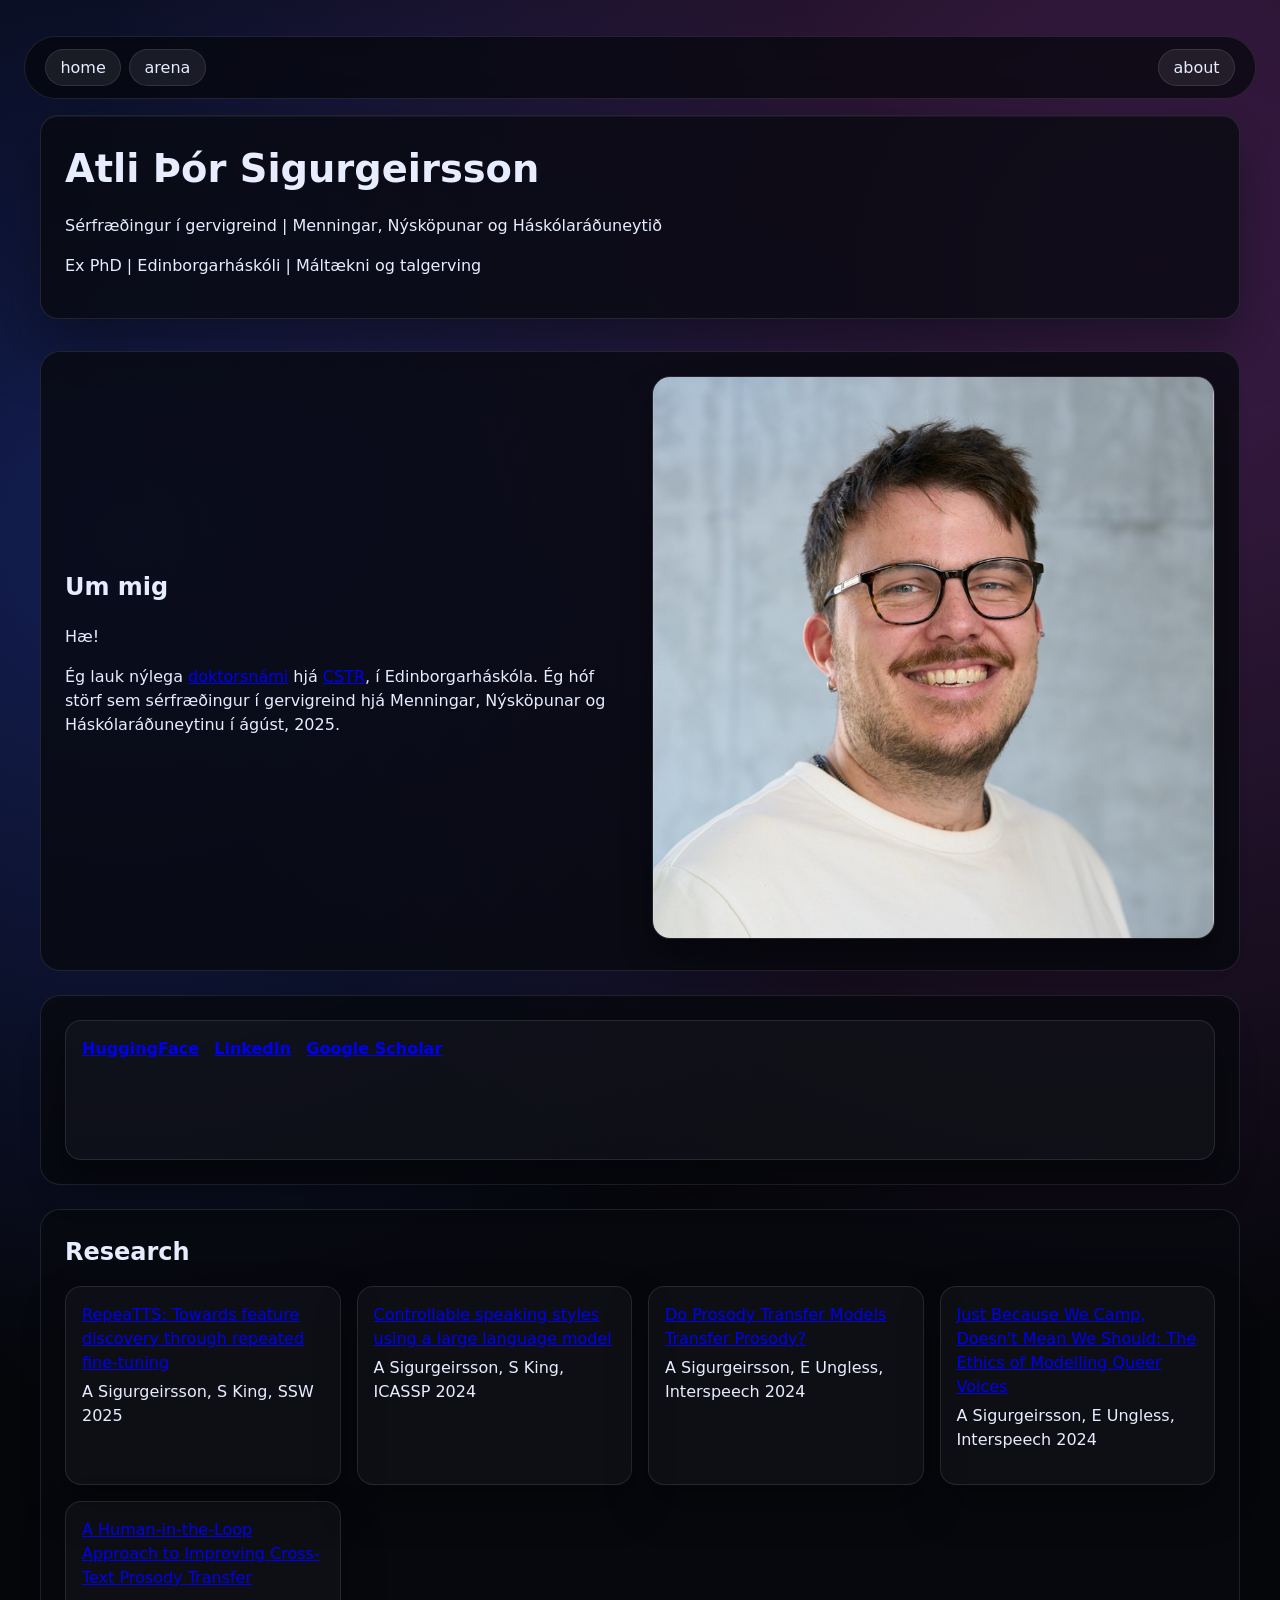
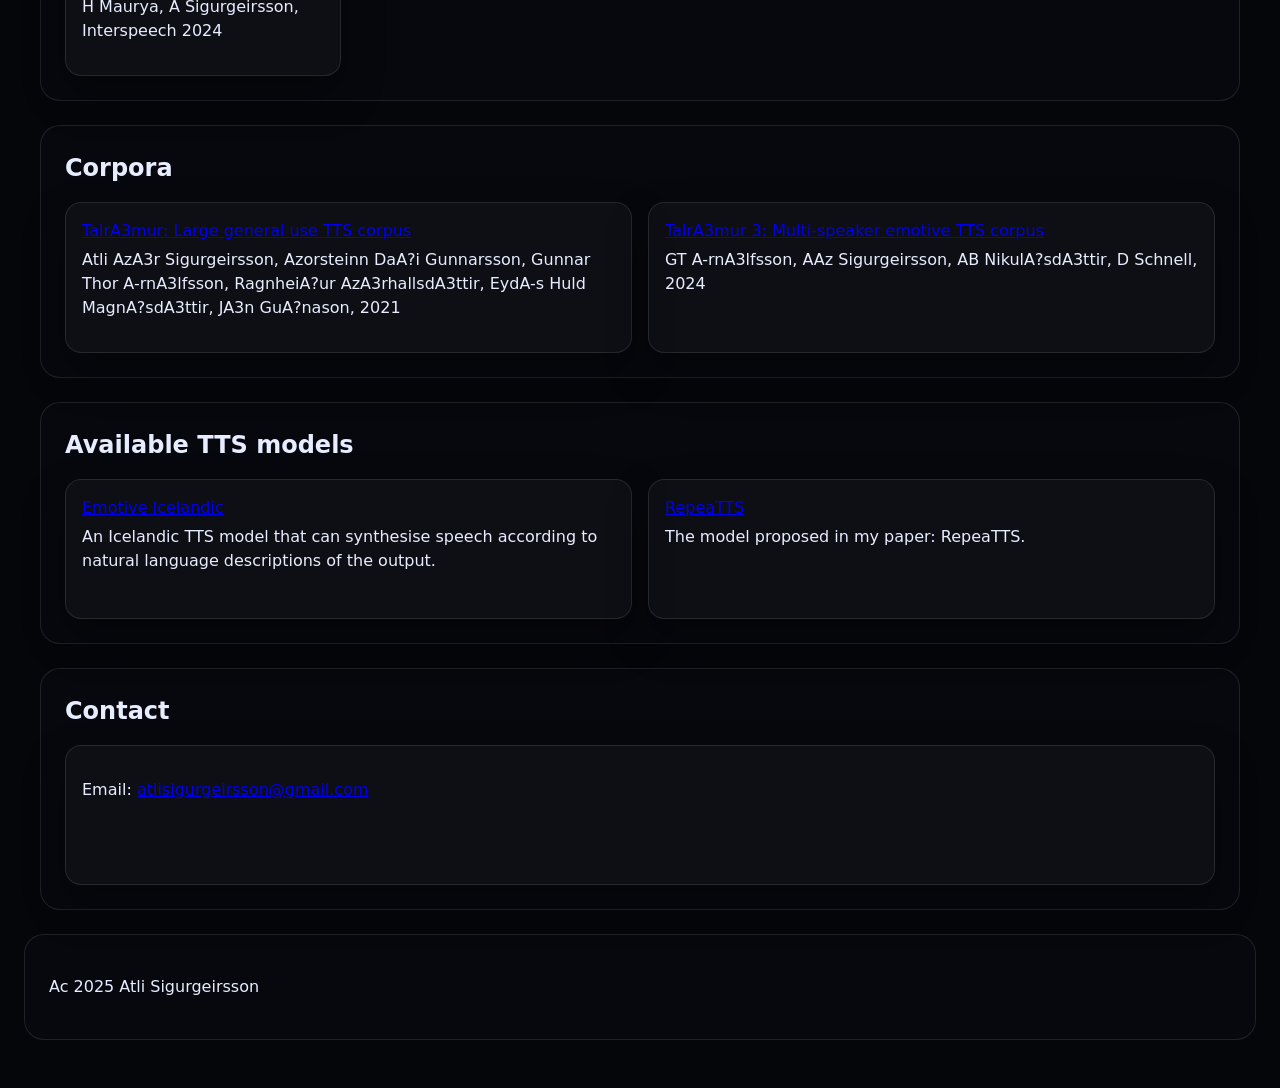
==== about.html @ 0a24b41d "added more stuff" ====
<!DOCTYPE html>
<html lang="en">
<head>
  <meta charset="UTF-8" />
  <meta name="viewport" content="width=device-width, initial-scale=1" />
  <title>Atli Þór Sigurgeirsson</title>
  <link rel="stylesheet" href="styles.css" />
</head>
<body>
  <nav class="top-nav" aria-label="Site navigation">
    <a href="home.html">home</a>
    <a href="arena.html">arena</a>
    <a href="about.html">about</a>
  </nav>
  <header class="site-header">
    <div class="header-content">
      <h1>Atli Þór Sigurgeirsson</h1>
      <p>Sérfræðingur í gervigreind | Menningar, Nýsköpunar og Háskólaráðuneytið</p>
      <p>Ex PhD | Edinborgarháskóli | Máltækni og talgerving</p>
    </div>
  </header>
  <main>
    <section class="summary-section about-hero">
      <div class="about-hero-grid">
        <div class="about-hero-text">
          <h2>Um mig</h2>
          <p>
      Hæ! 
    </p>
    <p>
      Ég lauk nýlega <a href="https://people.inf.ed.ac.uk/Atli_Sigurgeirsson.html">doktorsnámi</a> hjá <a href='https://www.cstr.ed.ac.uk/'>CSTR</a>, í Edinborgarháskóla.
      Ég hóf störf sem sérfræðingur í gervigreind hjá Menningar, Nýsköpunar og Háskólaráðuneytinu í ágúst, 2025.
    </p>
        </div>
        <div class="about-hero-media">
          <img src="assets/images/profile.jpg" alt="Atli Thor Sigurgeirsson">
        </div>
      </div>
    </section>

    <section class="summary-section">
      <div class="about-card-grid">
        <article class="about-card">
          <a href="https://huggingface.co/atlithor" style="font-weight: bold; margin-right:10px">HuggingFace</a>
          <a href="https://www.linkedin.com/in/atlisig" style="font-weight: bold; margin-right:10px">LinkedIn</a>
          <a href="https://scholar.google.com/citations?user=AtliSig&hl=en" style="font-weight: bold; margin-right:10px">Google Scholar</a>
        </article>
      </div>
    </section>

    <section class="summary-section">
      <div class="summary-header">
        <h2>Research</h2>
      </div>
      <div class="about-card-grid">
        <article class="about-card">
          <a href="https://atlisig.github.io/SSW_supp_material/index.html">RepeaTTS: Towards feature discovery through repeated fine-tuning</a>
          <p style="margin-top:5px;">A Sigurgeirsson, S King, SSW 2025</p>
        </article>
        <article class="about-card">
          <a href="https://scholar.google.com/citations?view_op=view_citation&hl=en&user=sf8DVlIAAAAJ&citation_for_view=sf8DVlIAAAAJ:0EnyYjriUFMC">Controllable speaking styles using a large language model</a>
          <p style="margin-top:5px;">A Sigurgeirsson, S King, ICASSP 2024</p>
        </article>
        <article class="about-card">
          <a href="https://scholar.google.com/citations?view_op=view_citation&hl=en&user=sf8DVlIAAAAJ&citation_for_view=sf8DVlIAAAAJ:UebtZRa9Y70C">Do Prosody Transfer Models Transfer Prosody?</a>
          <p style="margin-top:5px;">A Sigurgeirsson, E Ungless, Interspeech 2024</p>
        </article>
        <article class="about-card">
          <a href="https://scholar.google.com/citations?view_op=view_citation&hl=en&user=sf8DVlIAAAAJ&citation_for_view=sf8DVlIAAAAJ:8k81kl-MbHgC">Just Because We Camp, Doesn't Mean We Should: The Ethics of Modelling Queer Voices</a>
          <p style="margin-top:5px;">A Sigurgeirsson, E Ungless, Interspeech 2024</p>
        </article>
        <article class="about-card">
          <a href="https://scholar.google.com/citations?view_op=view_citation&hl=en&user=sf8DVlIAAAAJ&citation_for_view=sf8DVlIAAAAJ:5nxA0vEk-isC">A Human-in-the-Loop Approach to Improving Cross-Text Prosody Transfer</a>
          <p style="margin-top:5px;">H Maurya, A Sigurgeirsson, Interspeech 2024</p>
        </article>
      </div>
    </section>

    <section class="summary-section">
      <div class="summary-header">
        <h2>Corpora</h2>
      </div>
      <div class="about-card-grid">
        <article class="about-card">
          <a href="https://scholar.google.com/citations?view_op=view_citation&hl=en&user=sf8DVlIAAAAJ&citation_for_view=sf8DVlIAAAAJ:W7OEmFMy1HYC">TalrA3mur: Large general use TTS corpus</a>
          <p style="margin-top:5px;">Atli AzA3r Sigurgeirsson, Azorsteinn DaA?i Gunnarsson, Gunnar Thor A-rnA3lfsson, RagnheiA?ur AzA3rhallsdA3ttir, EydA-s Huld MagnA?sdA3ttir, JA3n GuA?nason, 2021</p>
        </article>
        <article class="about-card">
          <a href="https://scholar.google.com/citations?view_op=view_citation&hl=en&user=sf8DVlIAAAAJ&citation_for_view=sf8DVlIAAAAJ:MXK_kJrjxJIC">TalrA3mur 3: Multi-speaker emotive TTS corpus</a>
          <p style="margin-top:5px;">GT A-rnA3lfsson, AAz Sigurgeirsson, AB NikulA?sdA3ttir, D Schnell, 2024</p>
        </article>
      </div>
    </section>

    <section class="summary-section">
      <div class="summary-header">
        <h2>Available TTS models</h2>
      </div>
      <div class="about-card-grid">
        <article class="about-card">
          <a href="https://huggingface.co/atlithor/EmotiveIcelandic">Emotive Icelandic</a>
          <p style="margin-top:5px;">An Icelandic TTS model that can synthesise speech according to natural language descriptions of the output.</p>
        </article>
        <article class="about-card">
          <a href="https://huggingface.co/atlithor/RepeaTTS-level-3">RepeaTTS</a>
          <p style="margin-top:5px;">The model proposed in my paper: RepeaTTS.</p>
        </article>
      </div>
    </section>

    <section class="summary-section">
      <div class="summary-header">
        <h2>Contact</h2>
      </div>
      <div class="about-card-grid">
        <article class="about-card">
          <p>Email: <a href="mailto:atlisigurgeirsson@gmail.com">atlisigurgeirsson@gmail.com</a></p>
        </article>
      </div>
    </section>
  </main>
  <footer class="summary-section">
    <p>Ac 2025 Atli Sigurgeirsson</p>
  </footer>
</body>
</html>
---- styles.css ----
:root {
  color-scheme: light dark;
  font-family: "Inter", system-ui, -apple-system, BlinkMacSystemFont, "Segoe UI",
    sans-serif;
  line-height: 1.5;
  font-weight: 400;
  background-color: #0f1117;
  color: #e7ecff;
  --accent: #6cf0c2;
  --border: rgba(255, 255, 255, 0.1);
  --card-bg: rgba(15, 17, 23, 0.85);
  --content-width: 1200px;
}

*,
*::before,
*::after {
  box-sizing: border-box;
}

body {
  margin: 0;
  min-height: 100vh;
  background:
    radial-gradient(circle at 10% 20%, rgba(54, 88, 255, 0.3), transparent 35%),
    radial-gradient(circle at 90% 10%, rgba(224, 95, 255, 0.25), transparent 40%),
    #05060a;
  padding: 1.5rem;
}

.site-header {
  max-width: var(--content-width);
  margin: 0 auto 2rem;
  padding: 1.5rem;
  border-radius: 18px;
  border: 1px solid var(--border);
  background: rgba(8, 9, 15, 0.8);
  box-shadow:
    0 25px 60px rgba(8, 10, 20, 0.6),
    inset 0 1px 0 rgba(255, 255, 255, 0.05);
  display: flex;
  gap: 1rem;
  justify-content: space-between;
  align-items: flex-start;
  flex-wrap: wrap;
}

.site-header h1 {
  margin: 0 0 0.4rem;
  font-size: clamp(1.8rem, 3vw, 2.8rem);
}

.site-header .meta {
  display: flex;
  gap: 0.5rem;
  flex-wrap: wrap;
}

.tag {
  border: 1px solid var(--border);
  padding: 0.3rem 0.8rem;
  border-radius: 999px;
  font-size: 0.85rem;
  background: rgba(255, 255, 255, 0.05);
}

main {
  max-width: var(--content-width);
  margin: 0 auto;
}

.about-grid {
  display: grid;
  grid-template-columns: repeat(auto-fit, minmax(260px, 1fr));
  gap: 1rem;
}

.about-card {
  border: 1px solid var(--border);
  border-radius: 16px;
  padding: 1rem;
  background: rgba(255, 255, 255, 0.03);
  box-shadow: 0 20px 40px rgba(0, 0, 0, 0.4);
  min-height: 140px;
}

.about-hero {
  display: grid;
  gap: 1.5rem;
}

.about-hero-grid {
  display: grid;
  grid-template-columns: repeat(auto-fit, minmax(280px, 1fr));
  gap: 1.5rem;
  align-items: center;
}

.about-hero-text h2 {
  margin-top: 0;
}

.about-hero-media img {
  width: 100%;
  border-radius: 18px;
  border: 1px solid var(--border);
  box-shadow: 0 15px 30px rgba(0, 0, 0, 0.4);
}

.about-card-grid {
  display: grid;
  grid-template-columns: repeat(auto-fit, minmax(260px, 1fr));
  gap: 1rem;
}

.filters {
  display: flex;
  gap: 1rem;
  flex-wrap: wrap;
  margin-bottom: 1.5rem;
  padding: 1rem 1.2rem;
  border-radius: 16px;
  border: 1px solid var(--border);
  background: rgba(8, 9, 15, 0.8);
}

.filters label {
  display: flex;
  flex-direction: column;
  font-weight: 600;
  font-size: 0.9rem;
}

select {
  background: rgba(255, 255, 255, 0.08);
  color: inherit;
  border: 1px solid var(--border);
  border-radius: 10px;
  padding: 0.4rem 0.8rem;
  margin-top: 0.3rem;
}

.trial-grid {
  display: grid;
  gap: 1.5rem;
}

.status-message {
  padding: 3rem;
  text-align: center;
  border-radius: 18px;
  border: 1px dashed var(--border);
  background: rgba(8, 9, 15, 0.7);
}

.trial-card {
  border: 1px solid var(--border);
  border-radius: 20px;
  padding: 1.5rem;
  background: var(--card-bg);
  backdrop-filter: blur(12px);
  box-shadow: 0 25px 60px rgba(4, 6, 10, 0.7);
  display: flex;
  flex-direction: column;
}

.trial-card header {
  display: flex;
  justify-content: space-between;
  align-items: center;
  margin-bottom: 0.6rem;
}

.trial-id,
.trial-type {
  margin: 0;
  font-size: 0.95rem;
  padding: 0.25rem 0.8rem;
  border-radius: 999px;
  border: 1px solid var(--border);
  background: rgba(255, 255, 255, 0.05);
}

.trial-id {
  color: inherit;
}

.trial-type {
  color: inherit;
}

.trial-link {
  color: inherit;
  text-decoration: none;
  display: inline-flex;
  align-items: center;
  gap: 0.35rem;
}

.trial-link .link-icon {
  font-size: 0.95rem;
}

.trial-metrics {
  display: flex;
  flex-wrap: wrap;
  gap: 0.4rem;
  margin: 0.4rem 0 0.6rem;
}

.trial-metric-pill {
  border: 1px solid var(--border);
  border-radius: 999px;
  padding: 0.25rem 0.7rem;
  background: rgba(255, 255, 255, 0.03);
  font-size: 0.9rem;
}



.model-grid {
  display: grid;
  grid-template-columns: repeat(3, minmax(0, 1fr));
  gap: 1rem;
}


  border: 1px solid var(--border);
  border-radius: 18px;
  padding: 1.2rem;
  background: var(--card-bg);
  box-shadow: 0 25px 60px rgba(4, 6, 10, 0.7);
}


  display: flex;
  justify-content: space-between;
  font-size: 0.9rem;
  opacity: 0.75;
  margin-bottom: 0.5rem;
}


  margin: 0;
  font-size: 1.2rem;
}

.image-wrap {
  width: 100%;
  height: 240px;
  background: rgba(255, 255, 255, 0.03);
  border: 1px solid var(--border);
  border-radius: 16px;
  overflow: hidden;
  padding: 0.5rem;
  box-sizing: border-box;
}


.image-button {
  width: 100%;
  height: 100%;
  border: none;
  background: transparent;
  padding: 0;
  margin: 0;
  cursor: pointer;
}

.image-wrap img {
  width: 100%;
  height: 300px;
  object-fit: cover;
  display: block;
  background: rgba(0, 0, 0, 0.4);
  border-radius: 12px;
}

.model-card {
  margin: 0;
  border: 1px solid var(--border);
  border-radius: 16px;
  overflow: hidden;
  background: rgba(0, 0, 0, 0.3);
  display: flex;
  flex-direction: column;
}

.model-card figcaption {
  padding: 0.8rem 1rem 1rem;
  display: flex;
  flex-direction: column;
  gap: 0.6rem;
  flex: 1;
}

.missing-image {
  width: 100%;
  height: 100%;
  border-radius: 12px;
  border: 1px dashed var(--border);
  display: flex;
  align-items: center;
  justify-content: center;
  font-size: 0.9rem;
  opacity: 0.6;
  text-align: center;
  padding: 1rem;
}

.model-meta {
  display: flex;
  justify-content: space-between;
  align-items: baseline;
  gap: 0.5rem;
}

.model-name {
  font-size: 1rem;
}

.generated-date {
  font-size: 0.85rem;
  opacity: 0.65;
}

.model-comment {
  margin: 0;
  font-size: 0.85rem;
  font-style: italic;
  line-height: 1.4;
  opacity: 0.75;
}

.score-tile {
  border: 1px solid var(--border);
  border-radius: 10px;
  padding: 0.4rem 0.6rem;
  background: rgba(255, 255, 255, 0.02);
  display: flex;
  align-items: center;
  justify-content: space-between;
  gap: 0.6rem;
  margin-top: 0;
}

.score-label {
  font-size: 0.75rem;
  text-transform: uppercase;
  letter-spacing: 0.05em;
  opacity: 0.65;
}

.score-value {
  font-size: 1rem;
}

.overall-grade {
  font-size: 1.2rem;
  color: var(--accent);
}

.score-stack {
  display: flex;
  flex-direction: column;
  gap: 0.4rem;
  margin-top: auto;
}

.score-bars {
  display: flex;
  flex-direction: column;
  gap: 0.4rem;
  margin: 0.5rem 0;
}

.score-bar {
  display: flex;
  flex-direction: column;
  gap: 0.2rem;
}

.score-bar-label {
  font-size: 0.85rem;
  opacity: 0.8;
}

.score-bar-track {
  position: relative;
  height: 8px;
  border-radius: 999px;
  background: rgba(255, 255, 255, 0.12);
}

.score-bar-fill {
  height: 8px;
  border-radius: 999px;
  background: linear-gradient(90deg, var(--accent), #5dd3ff);
  width: 0%;
  transition: width 200ms ease;
}

@media (max-width: 1100px) {
  .model-grid {
    grid-template-columns: repeat(auto-fit, minmax(260px, 1fr));
  }
}

.lightbox {
  position: fixed;
  inset: 0;
  z-index: 1000;
  display: flex;
  align-items: center;
  justify-content: center;
}

.lightbox.hidden {
  display: none;
}

.lightbox-backdrop {
  position: absolute;
  inset: 0;
  background: rgba(0, 0, 0, 0.8);
}

.lightbox-dialog {
  position: relative;
  max-width: min(90vw, 1100px);
  max-height: 90vh;
  padding: 1.5rem;
  background: rgba(8, 9, 15, 0.95);
  border-radius: 20px;
  border: 1px solid var(--border);
  box-shadow: 0 30px 80px rgba(0, 0, 0, 0.8);
  display: flex;
  flex-direction: column;
  gap: 1rem;
  align-items: center;
}

.lightbox-dialog img {
  width: 100%;
  max-width: 80vw;
  max-height: 50vh;
  object-fit: contain;
  border-radius: 12px;
  background: #000;
}

.lightbox-caption {
  width: 100%;
  border: 1px solid var(--border);
  border-radius: 12px;
  padding: 1rem;
  background: rgba(255, 255, 255, 0.03);
  display: flex;
  flex-direction: column;
  gap: 0.4rem;
}

.lightbox-caption strong {
  font-size: 1.1rem;
}

.lightbox-caption p {
  margin: 0;
  font-size: 0.95rem;
  line-height: 1.4;
  opacity: 0.85;
}

.lightbox-comment {
  font-size: 0.9rem;
  margin-top: 0.3rem;
  opacity: 0.8;
}

.lightbox-scores {
  display: flex;
  flex-wrap: wrap;
  gap: 0.5rem;
  margin-top: 0.5rem;
}

.lightbox-scores span {
  border: 1px solid var(--border);
  border-radius: 999px;
  padding: 0.2rem 0.7rem;
  font-size: 0.85rem;
  background: rgba(255, 255, 255, 0.05);
}

.lightbox-close {
  position: absolute;
  top: 0.5rem;
  right: 0.5rem;
  border: none;
  background: rgba(0, 0, 0, 0.5);
  color: #fff;
  width: 2.4rem;
  height: 2.4rem;
  border-radius: 50%;
  font-size: 1.3rem;
  cursor: pointer;
}

.lightbox-nav {
  position: absolute;
  top: 50%;
  transform: translateY(-50%);
  border: none;
  background: rgba(0, 0, 0, 0.5);
  color: #fff;
  width: 3rem;
  height: 3rem;
  border-radius: 50%;
  font-size: 1.3rem;
  cursor: pointer;
}

.lightbox-prev {
  left: 0.5rem;
}

.lightbox-next {
  right: 0.5rem;
}

.model-comment {
  margin: 0;
  font-size: 0.85rem;
  line-height: 1.4;
  opacity: 0.75;
}

.score-tile {
  border: 1px solid var(--border);
  border-radius: 10px;
  padding: 0.4rem 0.6rem;
  background: rgba(255, 255, 255, 0.02);
  display: flex;
  align-items: center;
  justify-content: space-between;
  gap: 0.6rem;
  margin-top: auto;
}

@media (max-width: 640px) {
  body {
    padding: 1rem;
  }

  .site-header {
    flex-direction: column;
  }

  .trial-card {
    padding: 1.2rem;
  }
}
.summary-section {
  border: 1px solid var(--border);
  border-radius: 20px;
  padding: 1.5rem;
  margin-bottom: 1.5rem;
  background: rgba(8, 9, 15, 0.8);
}

.overview-row {
  display: flex;
  gap: 1rem;
  align-items: flex-start;
  flex-wrap: wrap;
}

.overview-row .summary-section {
  flex: 3;
  min-width: 320px;
}

.updates-section {
  flex: 2;
  min-width: 260px;
  border: 1px solid var(--border);
  border-radius: 20px;
  padding: 1.5rem;
  background: rgba(8, 9, 15, 0.8);
  margin-bottom: 1.5rem;
}

.updates-list {
  display: flex;
  flex-direction: column;
  gap: 0.8rem;
}

.update-item {
  border: 1px solid var(--border);
  border-radius: 14px;
  padding: 0.9rem 1rem;
  background: rgba(255, 255, 255, 0.03);
  box-shadow: 0 15px 30px rgba(0, 0, 0, 0.4);
}

.update-item h4 {
  margin: 0 0 0.2rem;
  font-size: 1rem;
}

.update-meta {
  margin: 0;
  font-size: 0.85rem;
  opacity: 0.7;
}

.summary-header {
  display: flex;
  flex-direction: column;
  gap: 0.3rem;
  margin-bottom: 1rem;
}

.summary-header h2 {
  margin: 0;
}

.table-wrap {
  overflow-x: auto;
}

#summaryTable {
  width: 100%;
  border-collapse: collapse;
  font-size: 0.9rem;
  min-width: 600px;
}

#summaryTable th,
#summaryTable td {
  border: 1px solid var(--border);
  padding: 0.5rem 0.7rem;
  text-align: left;
}

#summaryTable th {
  background: rgba(255, 255, 255, 0.05);
  font-weight: 600;
}

#summaryTable td {
  white-space: nowrap;
}

#summaryTable tbody tr:nth-child(even) {
  background: rgba(255, 255, 255, 0.02);
}

.score-chip {
  display: inline-flex;
  align-items: center;
  justify-content: center;
  border: 1px solid var(--border);
  border-radius: 999px;
  padding: 0.2rem 0.9rem;
  min-width: 2.5rem;
}

.score-chip.best {
  background: var(--accent);
  color: #04110c;
  font-weight: 600;
  border-color: transparent;
}

.score-chip.worst {
  background: rgba(255, 84, 84, 0.12);
  color: #ff6b6b;
  border-color: #ff6b6b;
  font-weight: 600;
}

.score-chip.runner-up {
  background: transparent;
  color: var(--accent);
  font-weight: 600;
  border-color: var(--accent);
}

.score-chip.overall-best {
  background: #b788ff;
  color: #130024;
  font-weight: 700;
  border-color: transparent;
  min-width: 2.8rem;
  height: 2.8rem;
  border-radius: 999px;
  justify-content: center;
  gap: 0.35rem;
  box-shadow: 0 0 0 3px rgba(183, 136, 255, 0.18);
}

.score-chip .crown-icon {
  font-size: 0.9rem;
  line-height: 1;
}

.score-chip.total {
  color: #f5d76e;
  border-color: #f5d76e;
}

.score-chip.total-winner {
  background: linear-gradient(135deg, #f7d774, #f1c252);
  color: #3a2804;
  font-weight: 700;
  border-color: transparent;
  box-shadow: 0 0 0 3px rgba(247, 215, 116, 0.2);
}

.table-cell-link {
  cursor: pointer;
  transition: transform 120ms ease, box-shadow 120ms ease;
}

.table-cell-link .score-chip {
  box-shadow: 0 0 0 1px transparent;
}

.table-cell-link:hover .score-chip,
.table-cell-link:focus-visible .score-chip {
  box-shadow: 0 0 0 1px var(--accent);
  transform: translateY(-1px);
}

.table-empty {
  margin-top: 1rem;
  font-size: 0.9rem;
  opacity: 0.7;
}

.hidden {
  display: none !important;
}


.top-nav {
  position: sticky;
  top: 0;
  z-index: 200;
  display: flex;
  justify-content: center;
  width: 100%;
  padding: 0.75rem 1.25rem;
  margin: 0.75rem 0 1rem;
  background: rgba(5, 6, 10, 0.7);
  border: 1px solid var(--border);
  border-radius: 999px;
  backdrop-filter: blur(10px);
  gap: 0.5rem;
}

.top-nav a {
  color: inherit;
  text-decoration: none;
  padding: 0.35rem 0.9rem;
  border-radius: 999px;
  border: 1px solid var(--border);
  background: rgba(255, 255, 255, 0.08);
}

.top-nav a:last-child {
  margin-left: auto;
}

.top-nav a:hover,
.top-nav a:focus-visible {
  border-color: rgba(255, 255, 255, 0.5);
  outline: none;
}


@media (max-width: 900px) {
  .overview-row {
    flex-direction: column;
  }
  .overview-row .summary-section,
  .updates-section {
    width: 100%;
  }
}

.trial-prompt{
  font-style: italic;
}

.trial-metric-title{
  margin: 0;
}


#lightboxPrompt{
  font-style: italic;
}

.trial-card header {
  display: flex;
  justify-content: space-between;
  align-items: center;
  margin-bottom: 0.6rem;
}

.trial-id,
.trial-type {
  margin: 0;
  font-size: 0.95rem;
  padding: 0.25rem 0.8rem;
  border-radius: 999px;
  border: 1px solid var(--border);
  background: rgba(255, 255, 255, 0.05);
}

.trial-id {
  color: var(--accent);
  border-color: var(--accent);
}
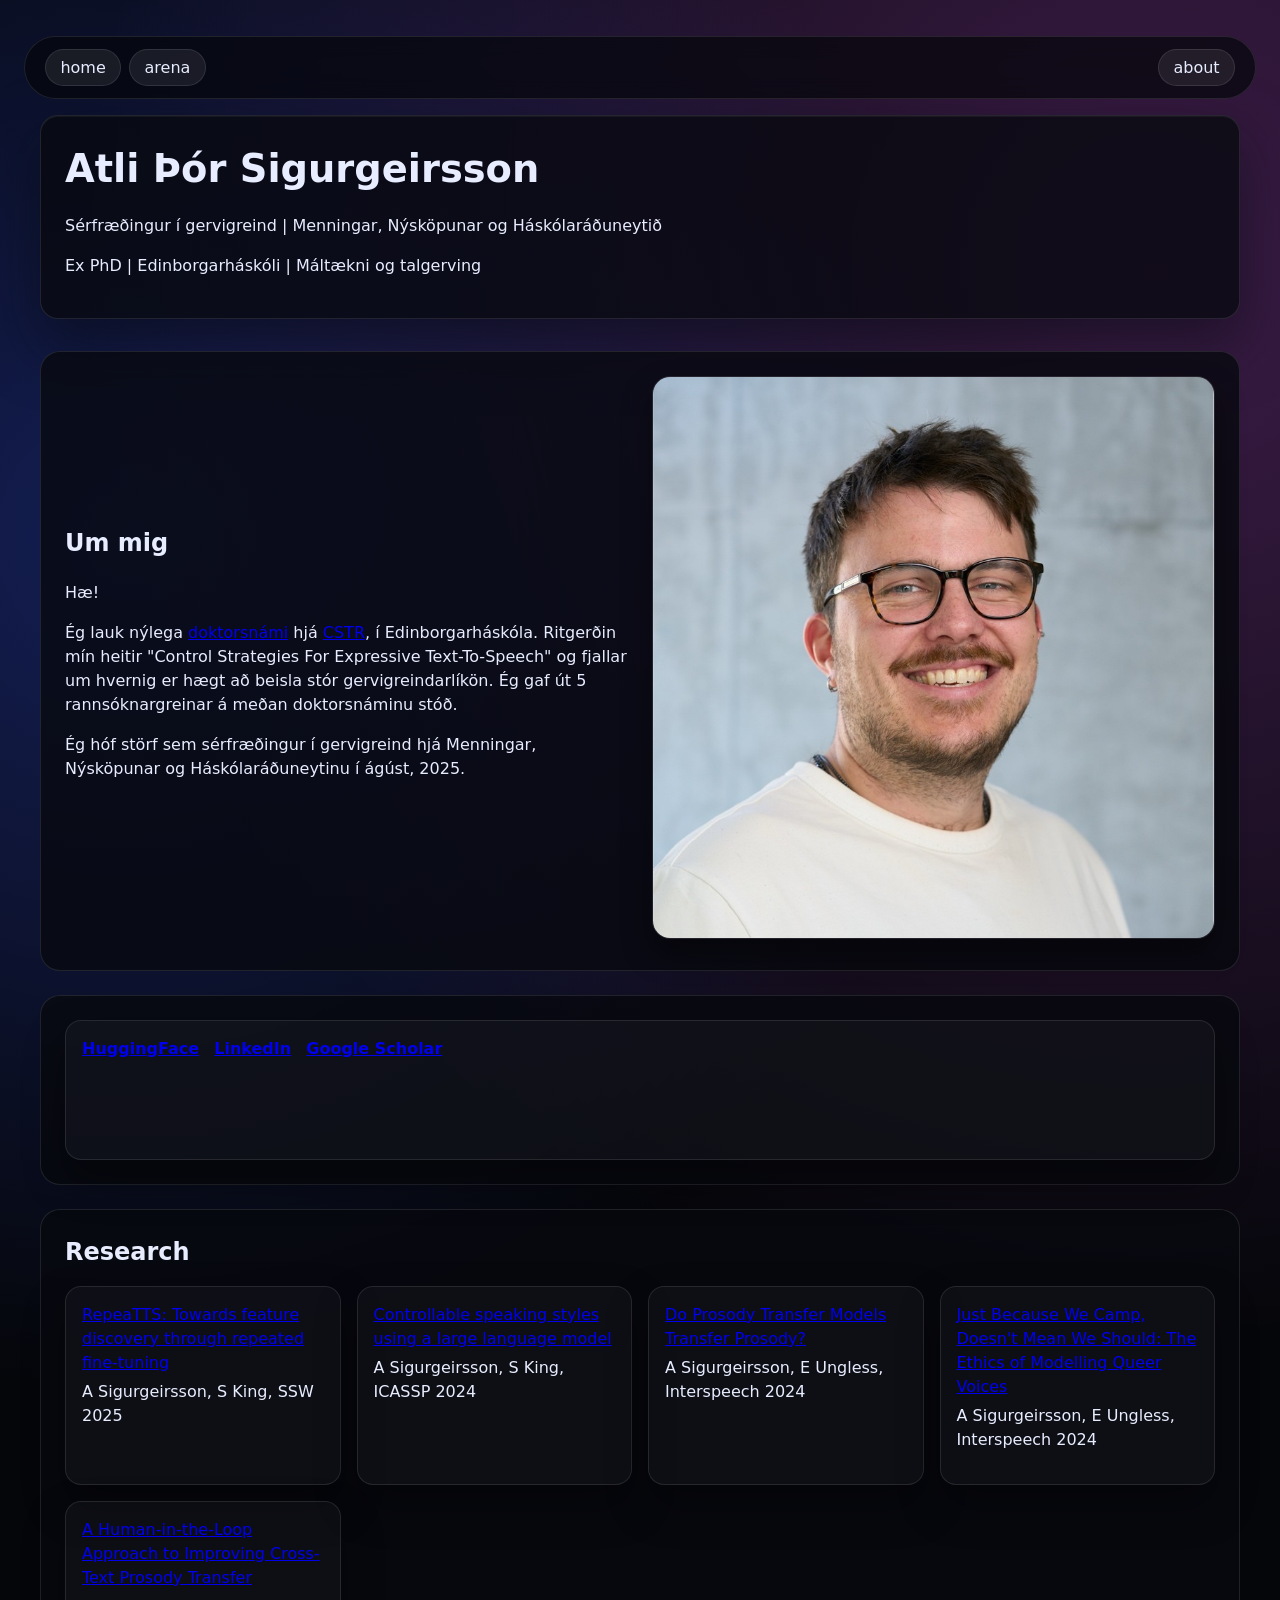
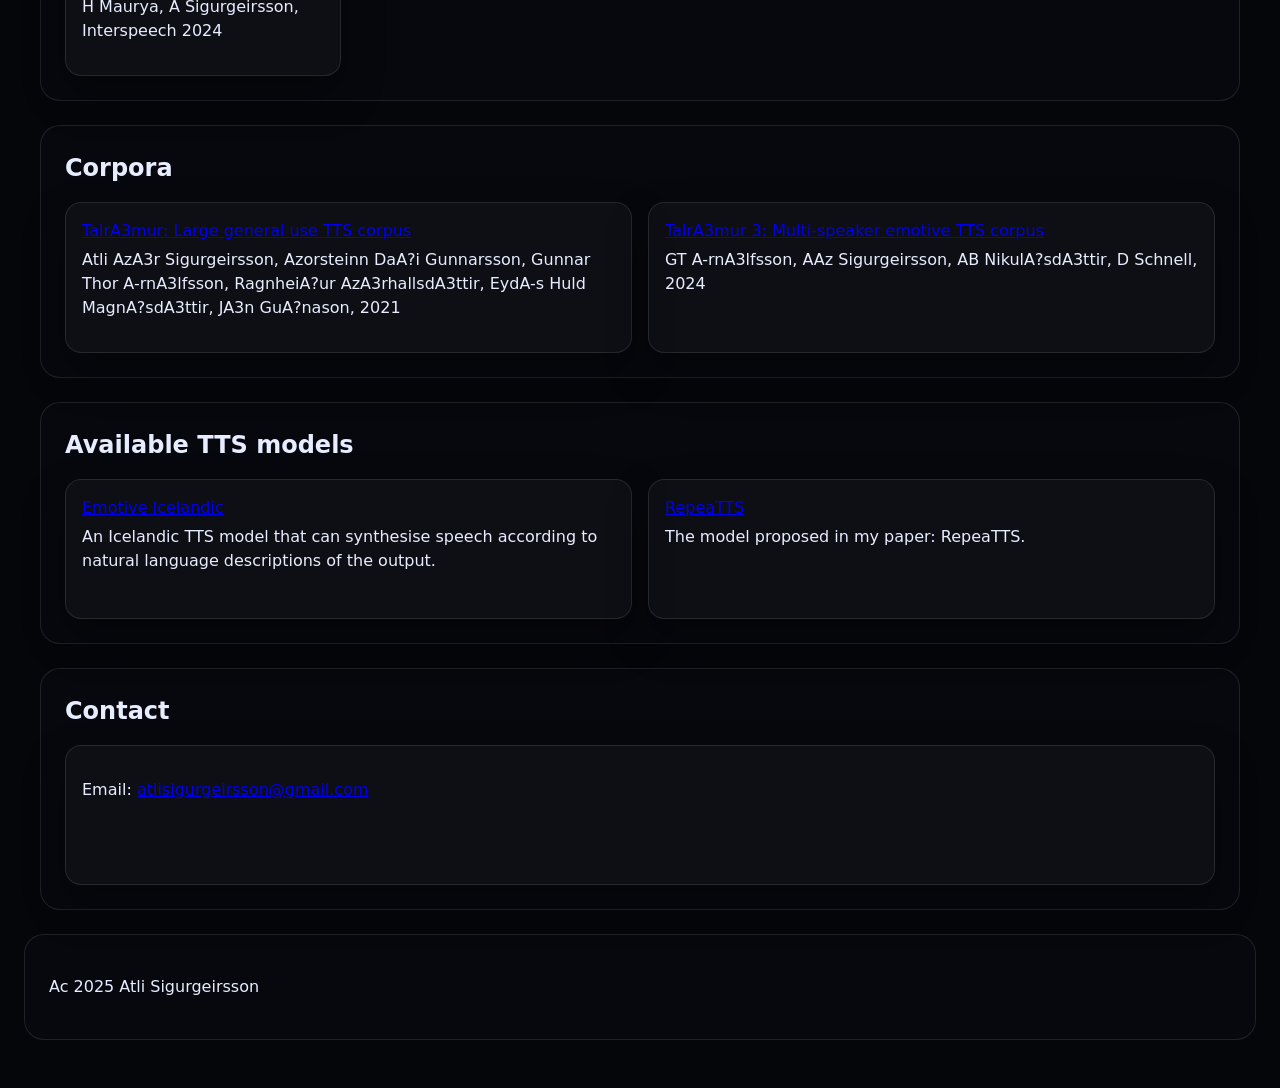
==== commit 418b59e5: "more fixes" ====
--- a/about.html
+++ b/about.html
@@ -29,6 +29,9 @@
     </p>
     <p>
       Ég lauk nýlega <a href="https://people.inf.ed.ac.uk/Atli_Sigurgeirsson.html">doktorsnámi</a> hjá <a href='https://www.cstr.ed.ac.uk/'>CSTR</a>, í Edinborgarháskóla.
+      Ritgerðin mín heitir "Control Strategies For Expressive Text-To-Speech" og fjallar um hvernig er hægt að beisla stór gervigreindarlíkön. Ég gaf út 5 rannsóknargreinar 
+      á meðan doktorsnáminu stóð.
+    <p>  
       Ég hóf störf sem sérfræðingur í gervigreind hjá Menningar, Nýsköpunar og Háskólaráðuneytinu í ágúst, 2025.
     </p>
         </div>
--- a/styles.css
+++ b/styles.css
@@ -166,10 +166,13 @@
 
 .trial-card header {
   display: flex;
-  justify-content: space-between;
   align-items: center;
   margin-bottom: 0.6rem;
-}
+  justify-content: space-between;
+  gap: 0.5rem;
+}
+
+
 
 .trial-id,
 .trial-type {
@@ -216,33 +219,30 @@
   font-size: 0.9rem;
 }
 
-
+.trial-prompt-code {
+  margin: 0.2rem 0 0.8rem;
+  padding: 0.75rem;
+  border-radius: 12px;
+  border: 1px solid var(--border);
+  background: rgba(0, 0, 0, 0.4);
+  font-family: "Courier New", Courier, monospace;
+  font-weight: bold;
+  white-space: pre-wrap;
+  word-break: break-word;
+}
+
+.trial-name{
+  margin: 0;
+}
+
+.trial-prompt-title{
+  font-weight: bold;
+}
 
 .model-grid {
   display: grid;
   grid-template-columns: repeat(3, minmax(0, 1fr));
   gap: 1rem;
-}
-
-
-  border: 1px solid var(--border);
-  border-radius: 18px;
-  padding: 1.2rem;
-  background: var(--card-bg);
-  box-shadow: 0 25px 60px rgba(4, 6, 10, 0.7);
-}
-
-
-  display: flex;
-  justify-content: space-between;
-  font-size: 0.9rem;
-  opacity: 0.75;
-  margin-bottom: 0.5rem;
-}
-
-
-  margin: 0;
-  font-size: 1.2rem;
 }
 
 .image-wrap {
@@ -791,7 +791,7 @@
   }
 }
 
-.trial-prompt{
+.trial-prompt, .trial-prompt-code{
   font-style: italic;
 }
 
@@ -804,15 +804,18 @@
   font-style: italic;
 }
 
-.trial-card header {
-  display: flex;
-  justify-content: space-between;
-  align-items: center;
-  margin-bottom: 0.6rem;
+.trial-description {
+  margin-top: 0;
+}
+
+.trial-header-pills {
+  display: flex;
+  gap: 0.5rem;
 }
 
 .trial-id,
-.trial-type {
+.trial-type,
+#version-header {
   margin: 0;
   font-size: 0.95rem;
   padding: 0.25rem 0.8rem;
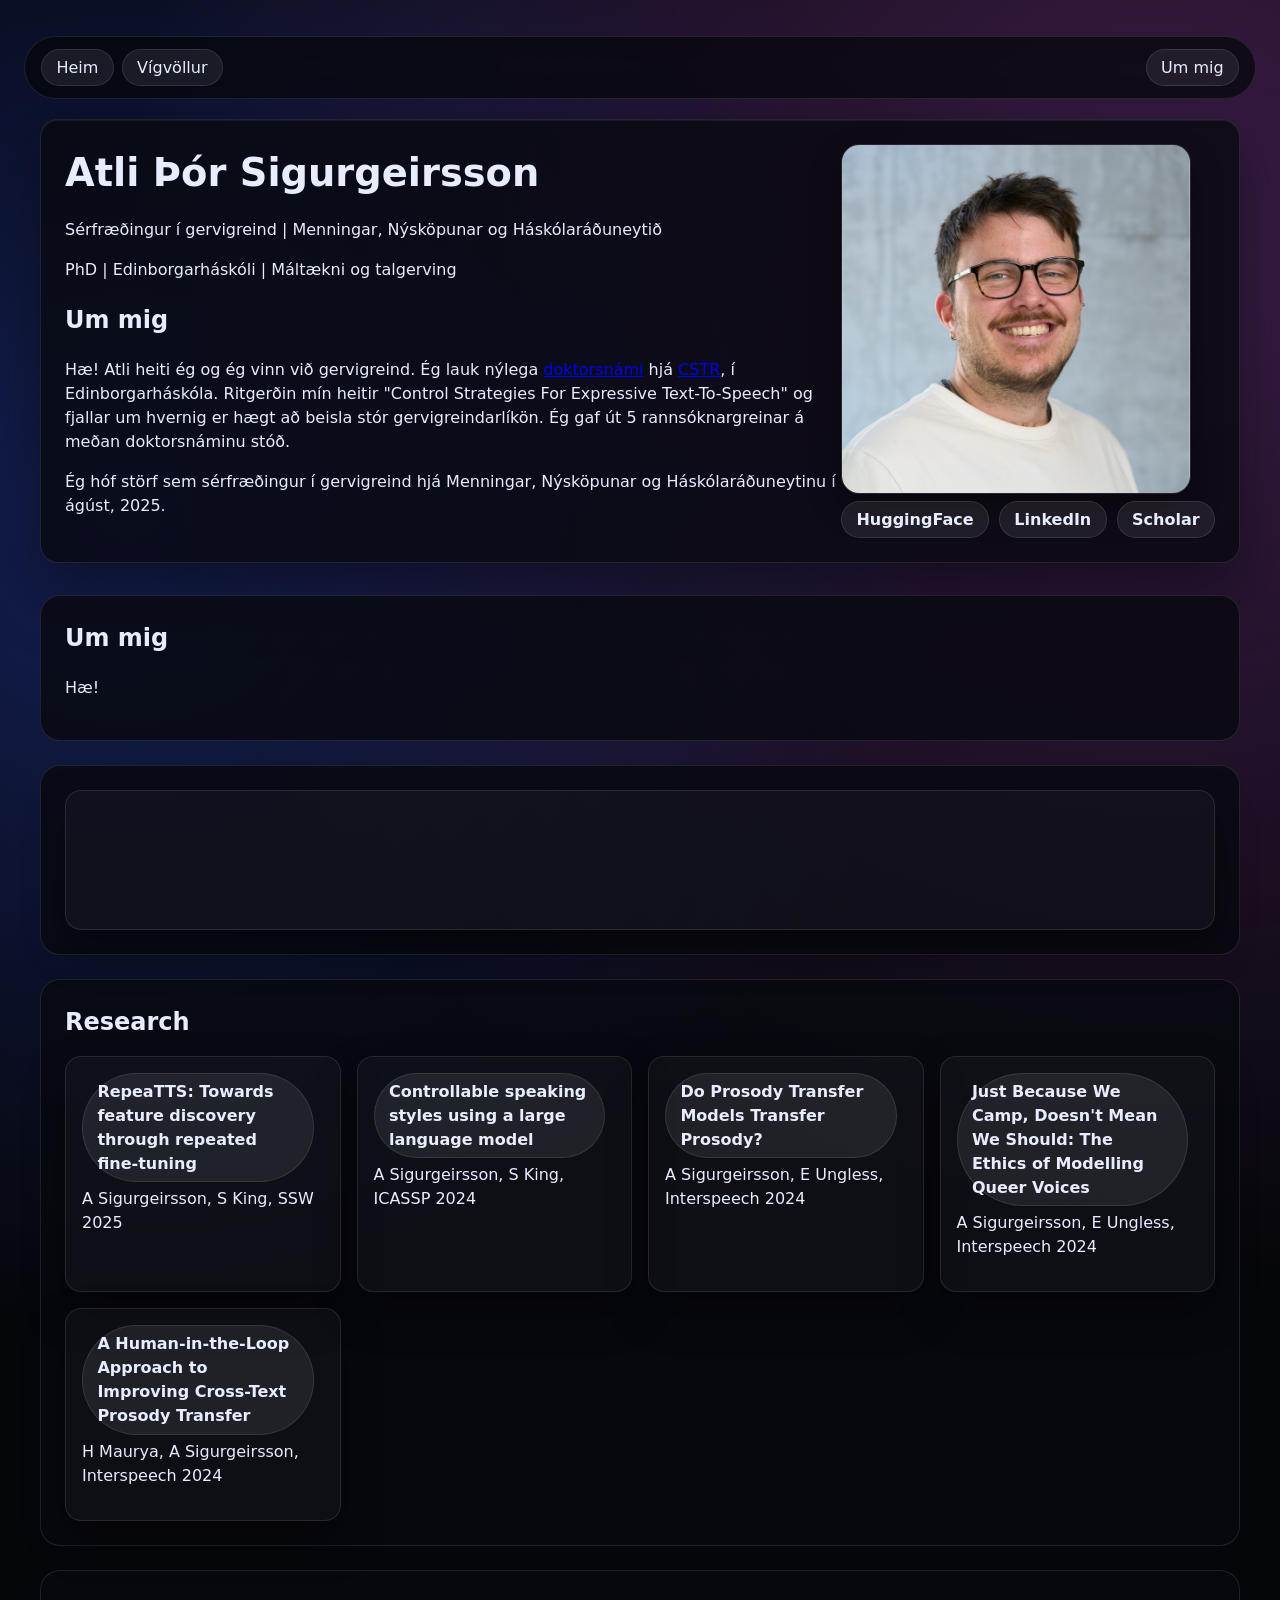
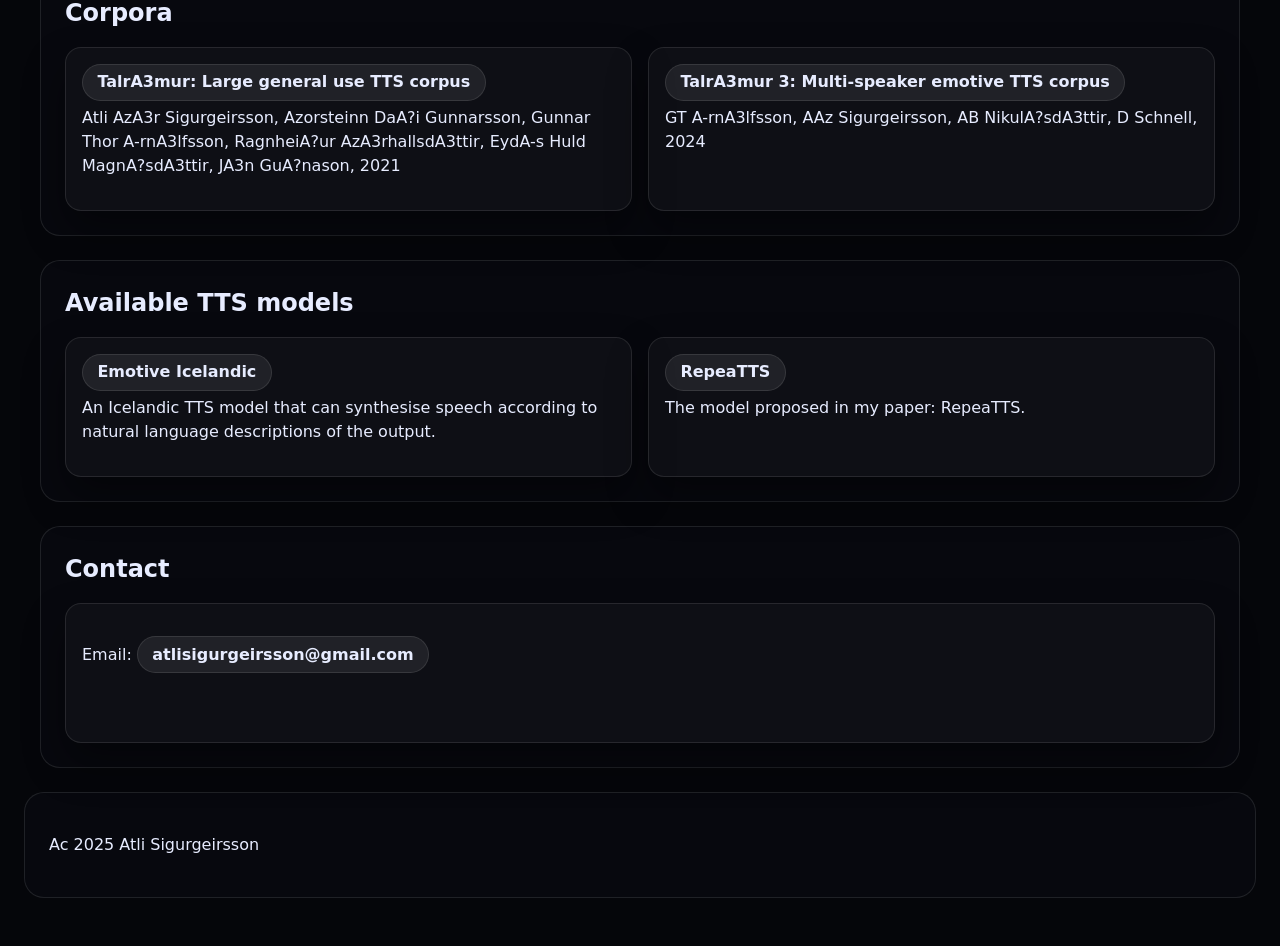
==== commit aff93281: "added more text" ====
--- a/about.html
+++ b/about.html
@@ -8,15 +8,37 @@
 </head>
 <body>
   <nav class="top-nav" aria-label="Site navigation">
-    <a href="home.html">home</a>
-    <a href="arena.html">arena</a>
-    <a href="about.html">about</a>
+    <a href="home.html">Heim</a>
+    <a href="arena.html">
+      Vígvöllur
+    </a>
+    <a href="about.html">Um mig</a>
   </nav>
   <header class="site-header">
     <div class="header-content">
-      <h1>Atli Þór Sigurgeirsson</h1>
-      <p>Sérfræðingur í gervigreind | Menningar, Nýsköpunar og Háskólaráðuneytið</p>
-      <p>Ex PhD | Edinborgarháskóli | Máltækni og talgerving</p>
+      <div>
+        <h1>Atli Þór Sigurgeirsson</h1>
+        <p>Sérfræðingur í gervigreind | Menningar, Nýsköpunar og Háskólaráðuneytið</p>
+        <p>PhD | Edinborgarháskóli | Máltækni og talgerving</p>
+        
+        <h2>Um mig</h2>
+         <p>
+            Hæ! Atli heiti ég og ég vinn við gervigreind. Ég lauk nýlega <a href="https://people.inf.ed.ac.uk/Atli_Sigurgeirsson.html">doktorsnámi</a> hjá <a href="https://www.cstr.ed.ac.uk/">CSTR</a>, í Edinborgarháskóla.
+            Ritgerðin mín heitir "Control Strategies For Expressive Text-To-Speech" og fjallar um hvernig er hægt að beisla stór gervigreindarlíkön. Ég gaf út 5 rannsóknargreinar 
+            á meðan doktorsnáminu stóð.
+          <p>  
+            Ég hóf störf sem sérfræðingur í gervigreind hjá Menningar, Nýsköpunar og Háskólaráðuneytinu í ágúst, 2025.
+          </p>
+      </div>
+      <div>
+        <div class="about-hero-media">
+          <img src="assets/images/profile.jpg" alt="Atli Thor Sigurgeirsson">
+        </div>
+        <div style="display:flex; justify-content: space-between;">
+          <a class="pill-link" href="https://huggingface.co/atlithor" target="_blank" rel="noopener noreferrer">HuggingFace</a>
+          <a class="pill-link" href="https://www.linkedin.com/in/atlisig" target="_blank" rel="noopener noreferrer">LinkedIn</a>
+          <a class="pill-link" href="https://scholar.google.com/citations?user=sf8DVlIAAAAJ" target="_blank" rel="noopener noreferrer">Scholar</a>
+        </div>
     </div>
   </header>
   <main>
@@ -27,26 +49,16 @@
           <p>
       Hæ! 
     </p>
-    <p>
-      Ég lauk nýlega <a href="https://people.inf.ed.ac.uk/Atli_Sigurgeirsson.html">doktorsnámi</a> hjá <a href='https://www.cstr.ed.ac.uk/'>CSTR</a>, í Edinborgarháskóla.
-      Ritgerðin mín heitir "Control Strategies For Expressive Text-To-Speech" og fjallar um hvernig er hægt að beisla stór gervigreindarlíkön. Ég gaf út 5 rannsóknargreinar 
-      á meðan doktorsnáminu stóð.
-    <p>  
-      Ég hóf störf sem sérfræðingur í gervigreind hjá Menningar, Nýsköpunar og Háskólaráðuneytinu í ágúst, 2025.
-    </p>
+   
         </div>
-        <div class="about-hero-media">
-          <img src="assets/images/profile.jpg" alt="Atli Thor Sigurgeirsson">
-        </div>
+        
       </div>
     </section>
 
     <section class="summary-section">
       <div class="about-card-grid">
         <article class="about-card">
-          <a href="https://huggingface.co/atlithor" style="font-weight: bold; margin-right:10px">HuggingFace</a>
-          <a href="https://www.linkedin.com/in/atlisig" style="font-weight: bold; margin-right:10px">LinkedIn</a>
-          <a href="https://scholar.google.com/citations?user=AtliSig&hl=en" style="font-weight: bold; margin-right:10px">Google Scholar</a>
+          
         </article>
       </div>
     </section>
@@ -57,23 +69,23 @@
       </div>
       <div class="about-card-grid">
         <article class="about-card">
-          <a href="https://atlisig.github.io/SSW_supp_material/index.html">RepeaTTS: Towards feature discovery through repeated fine-tuning</a>
+          <a class="pill-link" href="https://atlisig.github.io/SSW_supp_material/index.html">RepeaTTS: Towards feature discovery through repeated fine-tuning</a>
           <p style="margin-top:5px;">A Sigurgeirsson, S King, SSW 2025</p>
         </article>
         <article class="about-card">
-          <a href="https://scholar.google.com/citations?view_op=view_citation&hl=en&user=sf8DVlIAAAAJ&citation_for_view=sf8DVlIAAAAJ:0EnyYjriUFMC">Controllable speaking styles using a large language model</a>
+          <a class="pill-link" href="https://scholar.google.com/citations?view_op=view_citation&hl=en&user=sf8DVlIAAAAJ&citation_for_view=sf8DVlIAAAAJ:0EnyYjriUFMC">Controllable speaking styles using a large language model</a>
           <p style="margin-top:5px;">A Sigurgeirsson, S King, ICASSP 2024</p>
         </article>
         <article class="about-card">
-          <a href="https://scholar.google.com/citations?view_op=view_citation&hl=en&user=sf8DVlIAAAAJ&citation_for_view=sf8DVlIAAAAJ:UebtZRa9Y70C">Do Prosody Transfer Models Transfer Prosody?</a>
+          <a class="pill-link" href="https://scholar.google.com/citations?view_op=view_citation&hl=en&user=sf8DVlIAAAAJ&citation_for_view=sf8DVlIAAAAJ:UebtZRa9Y70C">Do Prosody Transfer Models Transfer Prosody?</a>
           <p style="margin-top:5px;">A Sigurgeirsson, E Ungless, Interspeech 2024</p>
         </article>
         <article class="about-card">
-          <a href="https://scholar.google.com/citations?view_op=view_citation&hl=en&user=sf8DVlIAAAAJ&citation_for_view=sf8DVlIAAAAJ:8k81kl-MbHgC">Just Because We Camp, Doesn't Mean We Should: The Ethics of Modelling Queer Voices</a>
+          <a class="pill-link" href="https://scholar.google.com/citations?view_op=view_citation&hl=en&user=sf8DVlIAAAAJ&citation_for_view=sf8DVlIAAAAJ:8k81kl-MbHgC">Just Because We Camp, Doesn't Mean We Should: The Ethics of Modelling Queer Voices</a>
           <p style="margin-top:5px;">A Sigurgeirsson, E Ungless, Interspeech 2024</p>
         </article>
         <article class="about-card">
-          <a href="https://scholar.google.com/citations?view_op=view_citation&hl=en&user=sf8DVlIAAAAJ&citation_for_view=sf8DVlIAAAAJ:5nxA0vEk-isC">A Human-in-the-Loop Approach to Improving Cross-Text Prosody Transfer</a>
+          <a class="pill-link" href="https://scholar.google.com/citations?view_op=view_citation&hl=en&user=sf8DVlIAAAAJ&citation_for_view=sf8DVlIAAAAJ:5nxA0vEk-isC">A Human-in-the-Loop Approach to Improving Cross-Text Prosody Transfer</a>
           <p style="margin-top:5px;">H Maurya, A Sigurgeirsson, Interspeech 2024</p>
         </article>
       </div>
@@ -85,11 +97,11 @@
       </div>
       <div class="about-card-grid">
         <article class="about-card">
-          <a href="https://scholar.google.com/citations?view_op=view_citation&hl=en&user=sf8DVlIAAAAJ&citation_for_view=sf8DVlIAAAAJ:W7OEmFMy1HYC">TalrA3mur: Large general use TTS corpus</a>
+          <a class="pill-link" href="https://scholar.google.com/citations?view_op=view_citation&hl=en&user=sf8DVlIAAAAJ&citation_for_view=sf8DVlIAAAAJ:W7OEmFMy1HYC">TalrA3mur: Large general use TTS corpus</a>
           <p style="margin-top:5px;">Atli AzA3r Sigurgeirsson, Azorsteinn DaA?i Gunnarsson, Gunnar Thor A-rnA3lfsson, RagnheiA?ur AzA3rhallsdA3ttir, EydA-s Huld MagnA?sdA3ttir, JA3n GuA?nason, 2021</p>
         </article>
         <article class="about-card">
-          <a href="https://scholar.google.com/citations?view_op=view_citation&hl=en&user=sf8DVlIAAAAJ&citation_for_view=sf8DVlIAAAAJ:MXK_kJrjxJIC">TalrA3mur 3: Multi-speaker emotive TTS corpus</a>
+          <a class="pill-link" href="https://scholar.google.com/citations?view_op=view_citation&hl=en&user=sf8DVlIAAAAJ&citation_for_view=sf8DVlIAAAAJ:MXK_kJrjxJIC">TalrA3mur 3: Multi-speaker emotive TTS corpus</a>
           <p style="margin-top:5px;">GT A-rnA3lfsson, AAz Sigurgeirsson, AB NikulA?sdA3ttir, D Schnell, 2024</p>
         </article>
       </div>
@@ -101,11 +113,11 @@
       </div>
       <div class="about-card-grid">
         <article class="about-card">
-          <a href="https://huggingface.co/atlithor/EmotiveIcelandic">Emotive Icelandic</a>
+          <a class="pill-link" href="https://huggingface.co/atlithor/EmotiveIcelandic">Emotive Icelandic</a>
           <p style="margin-top:5px;">An Icelandic TTS model that can synthesise speech according to natural language descriptions of the output.</p>
         </article>
         <article class="about-card">
-          <a href="https://huggingface.co/atlithor/RepeaTTS-level-3">RepeaTTS</a>
+          <a class="pill-link" href="https://huggingface.co/atlithor/RepeaTTS-level-3">RepeaTTS</a>
           <p style="margin-top:5px;">The model proposed in my paper: RepeaTTS.</p>
         </article>
       </div>
@@ -117,7 +129,7 @@
       </div>
       <div class="about-card-grid">
         <article class="about-card">
-          <p>Email: <a href="mailto:atlisigurgeirsson@gmail.com">atlisigurgeirsson@gmail.com</a></p>
+          <p>Email: <a class="pill-link" href="mailto:atlisigurgeirsson@gmail.com">atlisigurgeirsson@gmail.com</a></p>
         </article>
       </div>
     </section>
@@ -127,3 +139,6 @@
   </footer>
 </body>
 </html>
+
+
+
--- a/styles.css
+++ b/styles.css
@@ -10,6 +10,7 @@
   --border: rgba(255, 255, 255, 0.1);
   --card-bg: rgba(15, 17, 23, 0.85);
   --content-width: 1200px;
+  --secondary-accent: #b788ff;
 }
 
 *,
@@ -28,6 +29,10 @@
   padding: 1.5rem;
 }
 
+.long-text{
+  text-align: justify;
+}
+
 .site-header {
   max-width: var(--content-width);
   margin: 0 auto 2rem;
@@ -46,7 +51,7 @@
 }
 
 .site-header h1 {
-  margin: 0 0 0.4rem;
+  margin: 0 0 1rem;
   font-size: clamp(1.8rem, 3vw, 2.8rem);
 }
 
@@ -55,6 +60,166 @@
   gap: 0.5rem;
   flex-wrap: wrap;
 }
+
+.header-inner-content{
+  display: flex;
+  justify-content: space-between;
+  gap: 2rem;
+}
+
+  .header-title-logo{
+    flex-direction: column;
+    align-items: flex-start;
+    gap: 0.5rem;
+  }
+
+  .site-title, .site-subtitle{
+    text-align: center;
+  }
+
+  .site-title-wrapper{
+    width: 100%;
+    display: flex;
+    flex-direction: column;
+    align-items: center;
+  }
+
+  .arena-logo-wrapper{
+    display: flex;
+    justify-content: center;
+    width: 100%;
+  }
+
+.header-left{
+ /* its 60% on desktop, 100% on mobile */
+  max-width: 50vw;
+  min-width: 0; /* allow flex children to shrink */
+  overflow-wrap: anywhere; /* prevent long words from overflowing */
+}
+
+.header-update-list{
+  display: flex;
+  flex-direction: column;
+}
+
+.arena-logo{
+  max-height: 20vh;
+}
+
+.header-update-list-scroll {
+  height: 100%;
+  overflow-y: auto;
+  padding: 1rem;
+  margin-top: 0.5rem;
+  background: rgba(255, 255, 255, 0.06);
+  border: 1px solid var(--border);
+  border-radius: 12px;
+}
+
+.update-item-header {
+  display: flex;
+  justify-content: space-between;
+  align-items: center;
+  gap: 0.75rem;
+  width: 100%;
+}
+.update-item {
+  display: flex;
+  flex-direction: column;
+  gap: 0.5rem;
+  padding: 0.6rem 0;
+  border-bottom: 1px solid var(--border);
+}
+
+.update-item:last-child {
+  border-bottom: none;
+}
+
+.update-version {
+  display: inline-flex;
+  align-items: center;
+  padding: 0.2rem 0.75rem;
+  border-radius: 999px;
+  border: 1px solid var(--border);
+  background: rgba(255, 255, 255, 0.08);
+  color: #cbd3e1;
+  font-weight: 600;
+  font-size: 0.9rem;
+  flex-shrink: 0;
+  white-space: nowrap;
+}
+
+.update-date {
+  display: inline-flex;
+  align-items: center;
+  padding: 0.2rem 0.75rem;
+  border-radius: 999px;
+  border: 1px solid var(--border);
+  background: rgba(255, 255, 255, 0.12);
+  color: #cbd3e1;
+  font-weight: 600;
+  font-size: 0.9rem;
+  flex-shrink: 0;
+  white-space: nowrap;
+}
+
+.update-version.future-update{
+  background: var(--secondary-accent);
+  color: #04110c;
+  border-color: var(--secondary-accent);
+}
+
+.update-version.current-update,
+.update-date.current-update {
+  background: var(--accent);
+  color: #04110c;
+  border-color: var(--accent);
+}
+
+.update-version.past-update,
+.update-date.past-update {
+  background: rgba(255, 255, 255, 0.06);
+}
+
+.update-text {
+  font-style: italic;
+  color: #e7ecff;
+  line-height: 1.5;
+}
+
+.long-header-text{
+  display:flex;
+  width:50%;
+}
+
+
+.pill-link {
+  display: inline-flex;
+  align-items: center;
+  padding: 0.35rem 0.9rem;
+  border-radius: 999px;
+  border: 1px solid var(--border);
+  background: rgba(255, 255, 255, 0.08);
+  color: inherit;
+  text-decoration: none;
+  font-weight: 600;
+  gap: 0.35rem;
+  transition: border-color 150ms ease, transform 150ms ease;
+  margin-right: 10px;
+}
+
+/* the last pill link should not have margin right */
+.pill-link:last-child {
+  margin-right: 0;
+}
+
+.pill-link:hover,
+.pill-link:focus-visible {
+  border-color: rgba(255, 255, 255, 0.5);
+  outline: none;
+  transform: translateY(-1px);
+}
+
 
 .tag {
   border: 1px solid var(--border);
@@ -101,10 +266,10 @@
 }
 
 .about-hero-media img {
-  width: 100%;
   border-radius: 18px;
   border: 1px solid var(--border);
   box-shadow: 0 15px 30px rgba(0, 0, 0, 0.4);
+  max-height: 350px;
 }
 
 .about-card-grid {
@@ -237,6 +402,7 @@
 
 .trial-prompt-title{
   font-weight: bold;
+  margin-bottom: 0.3rem;
 }
 
 .model-grid {
@@ -398,6 +564,13 @@
   background: linear-gradient(90deg, var(--accent), #5dd3ff);
   width: 0%;
   transition: width 200ms ease;
+}
+
+.mistery{
+  font-size: 0.85rem;
+  font-style: italic;
+  text-align: center;
+  opacity: 0.7;
 }
 
 @media (max-width: 1100px) {
@@ -547,18 +720,24 @@
   margin-top: auto;
 }
 
+@media (max-width: 400px) {
+    .update-item-header {
+    flex-direction: column;
+    align-items: flex-start;
+    gap: 0.4rem;
+  }
+}
+
+
 @media (max-width: 640px) {
   body {
     padding: 1rem;
   }
 
-  .site-header {
-    flex-direction: column;
-  }
-
   .trial-card {
     padding: 1.2rem;
   }
+  
 }
 .summary-section {
   border: 1px solid var(--border);
@@ -597,11 +776,7 @@
 }
 
 .update-item {
-  border: 1px solid var(--border);
-  border-radius: 14px;
   padding: 0.9rem 1rem;
-  background: rgba(255, 255, 255, 0.03);
-  box-shadow: 0 15px 30px rgba(0, 0, 0, 0.4);
 }
 
 .update-item h4 {
@@ -709,6 +884,8 @@
 .score-chip.total {
   color: #f5d76e;
   border-color: #f5d76e;
+  width: 100%;
+  font-weight: 600;
 }
 
 .score-chip.total-winner {
@@ -747,18 +924,20 @@
 
 .top-nav {
   position: sticky;
-  top: 0;
+  top: 1rem; /* keep space from viewport edge */
   z-index: 200;
   display: flex;
   justify-content: center;
   width: 100%;
-  padding: 0.75rem 1.25rem;
-  margin: 0.75rem 0 1rem;
+  padding: 0.75rem 1rem;
+  margin: 0.75rem 0 1.25rem;
   background: rgba(5, 6, 10, 0.7);
   border: 1px solid var(--border);
   border-radius: 999px;
   backdrop-filter: blur(10px);
   gap: 0.5rem;
+  transition: opacity 200ms ease, transform 200ms ease;
+  transform: translateY(0);
 }
 
 .top-nav a {
@@ -780,8 +959,24 @@
   outline: none;
 }
 
+.top-nav.is-hidden {
+  opacity: 0;
+  transform: translateY(-120%);
+  pointer-events: none;
+}
+
+.header-content{
+  width: 100%;
+  display: flex;
+  justify-content: space-between;
+}
+
 
 @media (max-width: 900px) {
+  .long-header-text{
+    width: 100%;
+  }
+  
   .overview-row {
     flex-direction: column;
   }
@@ -789,6 +984,21 @@
   .updates-section {
     width: 100%;
   }
+
+  .header-left{
+    max-width: 100%;
+  }
+  .header-inner-content{
+    flex-direction: column;
+  }
+
+  .site-header {
+    flex-direction: column;
+  }
+
+  .trial-card header {
+    flex-direction: column;
+  }
 }
 
 .trial-prompt, .trial-prompt-code{
@@ -806,6 +1016,7 @@
 
 .trial-description {
   margin-top: 0;
+  margin-bottom: 0.2rem;
 }
 
 .trial-header-pills {
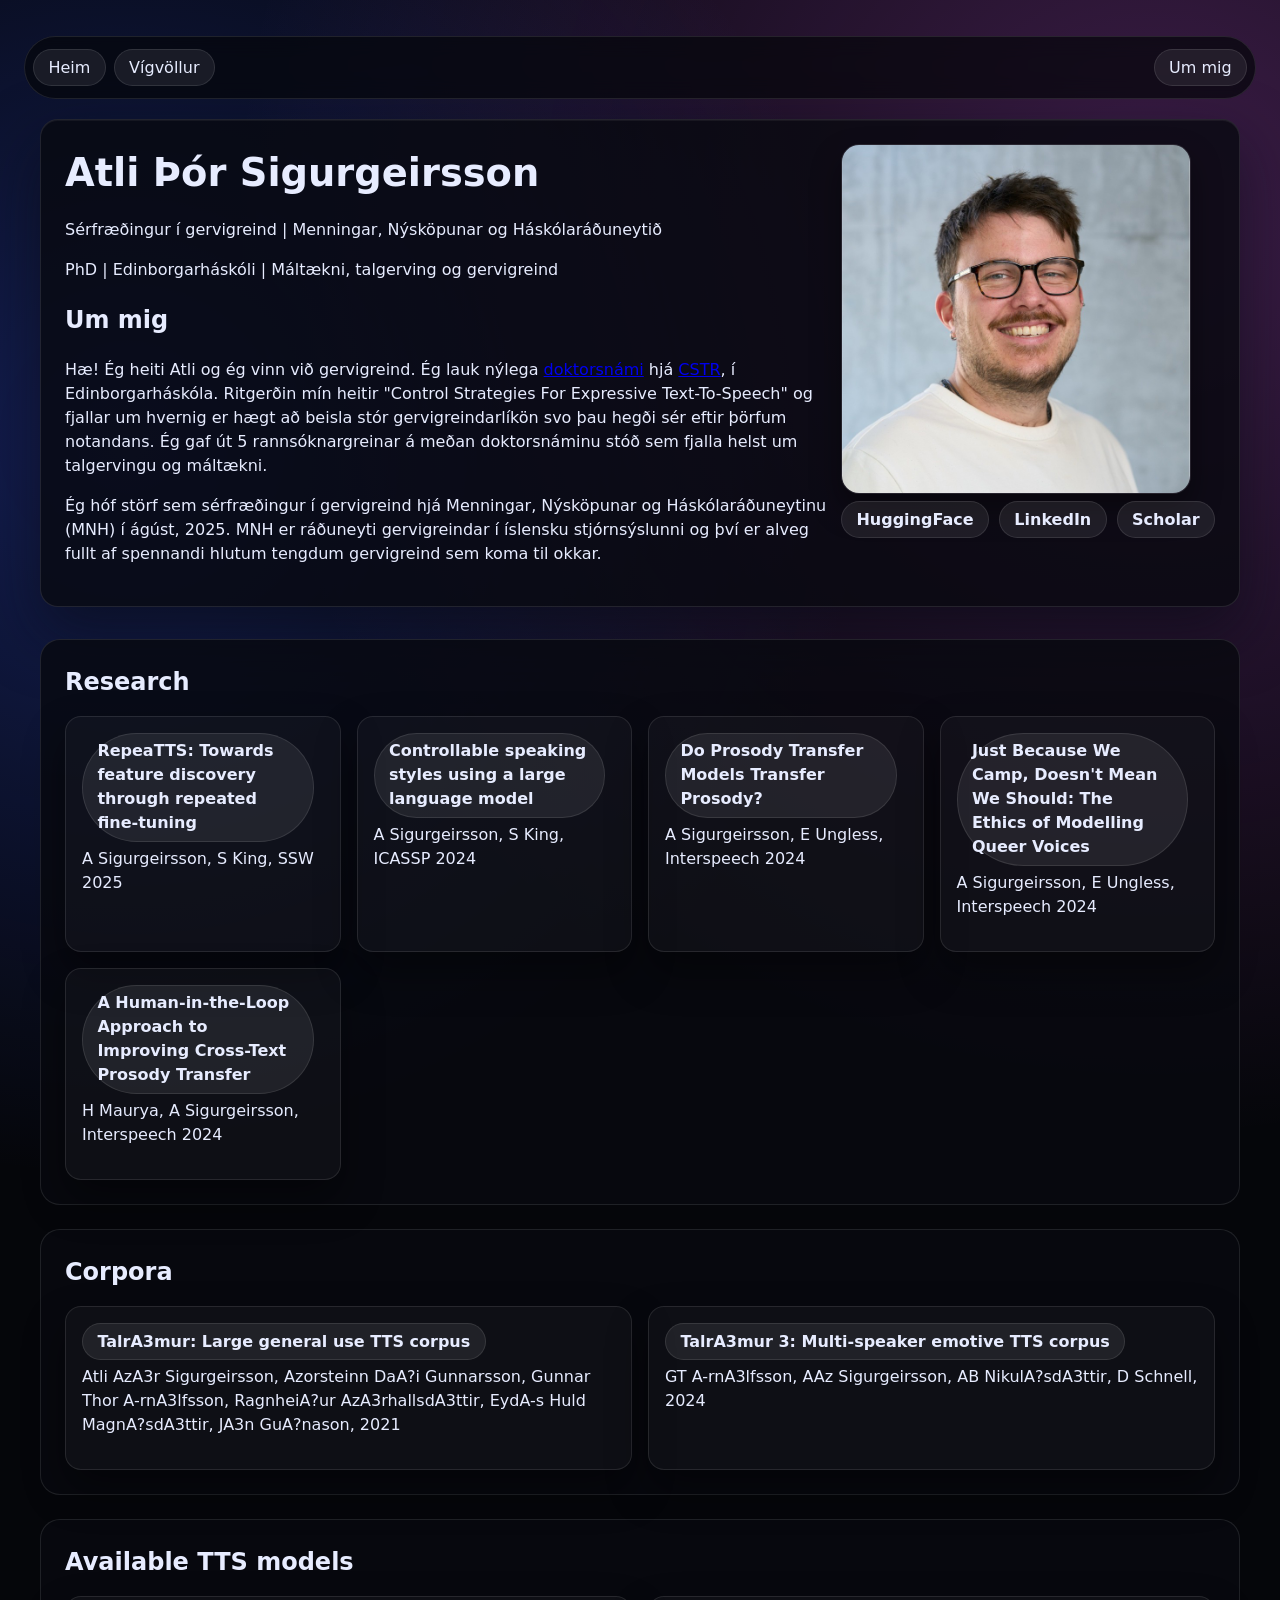
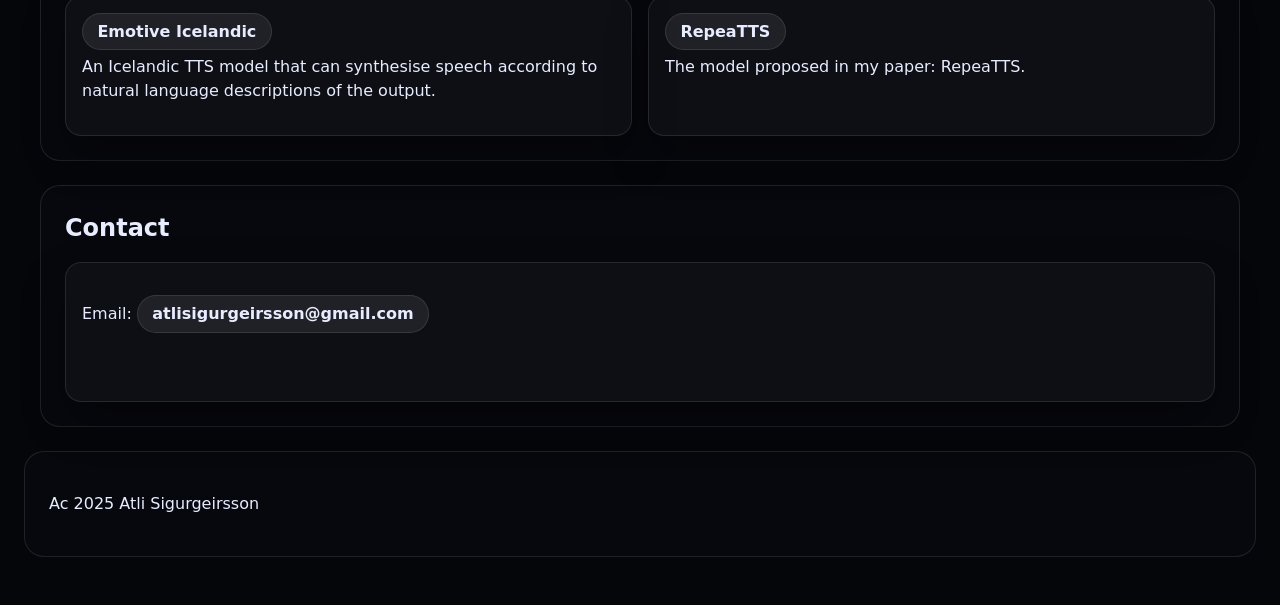
==== commit 3bcef5d9: "site is now static" ====
--- a/about.html
+++ b/about.html
@@ -8,7 +8,7 @@
 </head>
 <body>
   <nav class="top-nav" aria-label="Site navigation">
-    <a href="home.html">Heim</a>
+    <a href="index.html">Heim</a>
     <a href="arena.html">
       Vígvöllur
     </a>
@@ -19,15 +19,16 @@
       <div>
         <h1>Atli Þór Sigurgeirsson</h1>
         <p>Sérfræðingur í gervigreind | Menningar, Nýsköpunar og Háskólaráðuneytið</p>
-        <p>PhD | Edinborgarháskóli | Máltækni og talgerving</p>
+        <p>PhD | Edinborgarháskóli | Máltækni, talgerving og gervigreind</p>
         
         <h2>Um mig</h2>
          <p>
-            Hæ! Atli heiti ég og ég vinn við gervigreind. Ég lauk nýlega <a href="https://people.inf.ed.ac.uk/Atli_Sigurgeirsson.html">doktorsnámi</a> hjá <a href="https://www.cstr.ed.ac.uk/">CSTR</a>, í Edinborgarháskóla.
-            Ritgerðin mín heitir "Control Strategies For Expressive Text-To-Speech" og fjallar um hvernig er hægt að beisla stór gervigreindarlíkön. Ég gaf út 5 rannsóknargreinar 
-            á meðan doktorsnáminu stóð.
+            Hæ! Ég heiti Atli og ég vinn við gervigreind. Ég lauk nýlega <a href="https://informatics.ed.ac.uk/ukri-cdt-in-natural-language-processing/people/students/cohort-2020">doktorsnámi</a> hjá <a href="https://www.cstr.ed.ac.uk/">CSTR</a>, í Edinborgarháskóla.
+            Ritgerðin mín heitir "Control Strategies For Expressive Text-To-Speech" og fjallar um hvernig er hægt að beisla stór gervigreindarlíkön svo þau hegði sér eftir þörfum notandans. Ég gaf út 5 rannsóknargreinar 
+            á meðan doktorsnáminu stóð sem fjalla helst um talgervingu og máltækni.
           <p>  
-            Ég hóf störf sem sérfræðingur í gervigreind hjá Menningar, Nýsköpunar og Háskólaráðuneytinu í ágúst, 2025.
+            Ég hóf störf sem sérfræðingur í gervigreind hjá Menningar, Nýsköpunar og Háskólaráðuneytinu (MNH) í ágúst, 2025. MNH er ráðuneyti gervigreindar í íslensku stjórnsýslunni og því er 
+            alveg fullt af spennandi hlutum tengdum gervigreind sem koma til okkar.
           </p>
       </div>
       <div>
@@ -42,26 +43,6 @@
     </div>
   </header>
   <main>
-    <section class="summary-section about-hero">
-      <div class="about-hero-grid">
-        <div class="about-hero-text">
-          <h2>Um mig</h2>
-          <p>
-      Hæ! 
-    </p>
-   
-        </div>
-        
-      </div>
-    </section>
-
-    <section class="summary-section">
-      <div class="about-card-grid">
-        <article class="about-card">
-          
-        </article>
-      </div>
-    </section>
 
     <section class="summary-section">
       <div class="summary-header">
--- a/styles.css
+++ b/styles.css
@@ -192,6 +192,35 @@
   width:50%;
 }
 
+.mystery{
+  font-style: italic;
+}
+
+.summary-header {
+  display: flex;
+  flex-direction: row;
+  gap: 0.3rem;
+  margin-bottom: 1rem;
+  justify-content: space-between;
+}
+
+.summary-header h2 {
+  margin: 0;
+}
+
+.summary-header-left{
+  max-width: 60%;
+}
+
+.summary-header-right{
+  max-width: 40%;
+}
+
+.summary-header-right > img{
+  max-width: 100%;
+  max-height: 150px;
+  display: block;
+}
 
 .pill-link {
   display: inline-flex;
@@ -564,13 +593,6 @@
   background: linear-gradient(90deg, var(--accent), #5dd3ff);
   width: 0%;
   transition: width 200ms ease;
-}
-
-.mistery{
-  font-size: 0.85rem;
-  font-style: italic;
-  text-align: center;
-  opacity: 0.7;
 }
 
 @media (max-width: 1100px) {
@@ -790,16 +812,6 @@
   opacity: 0.7;
 }
 
-.summary-header {
-  display: flex;
-  flex-direction: column;
-  gap: 0.3rem;
-  margin-bottom: 1rem;
-}
-
-.summary-header h2 {
-  margin: 0;
-}
 
 .table-wrap {
   overflow-x: auto;
@@ -822,6 +834,7 @@
 #summaryTable th {
   background: rgba(255, 255, 255, 0.05);
   font-weight: 600;
+  text-align: center;
 }
 
 #summaryTable td {
@@ -927,9 +940,9 @@
   top: 1rem; /* keep space from viewport edge */
   z-index: 200;
   display: flex;
-  justify-content: center;
-  width: 100%;
-  padding: 0.75rem 1rem;
+  justify-content: space-between;
+  width: 100%;
+  padding: 0.75rem 0.5rem;
   margin: 0.75rem 0 1.25rem;
   background: rgba(5, 6, 10, 0.7);
   border: 1px solid var(--border);
@@ -940,6 +953,47 @@
   transform: translateY(0);
 }
 
+.nav-item {
+  position: relative;
+}
+
+.nav-has-dropdown .nav-dropdown {
+  position: absolute;
+  top: 110%;
+  left: 0;
+  display: none;
+  flex-direction: column;
+  background: rgba(5, 6, 10, 0.92);
+  border: 1px solid var(--border);
+  border-radius: 12px;
+  padding: 0.35rem;
+  min-width: 180px;
+  box-shadow: 0 12px 30px rgba(0, 0, 0, 0.4);
+}
+
+.nav-has-dropdown:hover .nav-dropdown,
+.nav-has-dropdown:focus-within .nav-dropdown {
+  display: flex;
+  gap: 0.5rem;
+}
+
+.nav-dropdown a {
+  width: 100%;
+  text-align: left;
+  padding: 0.4rem 0.75rem;
+  border-radius: 10px;
+  border: 1px solid transparent;
+  background: transparent;
+  color: inherit;
+}
+
+.nav-dropdown a:hover,
+.nav-dropdown a:focus-visible {
+  border-color: rgba(255, 255, 255, 0.35);
+  outline: none;
+  background: rgba(255, 255, 255, 0.06);
+}
+
 .top-nav a {
   color: inherit;
   text-decoration: none;
@@ -976,7 +1030,7 @@
   .long-header-text{
     width: 100%;
   }
-  
+
   .overview-row {
     flex-direction: column;
   }
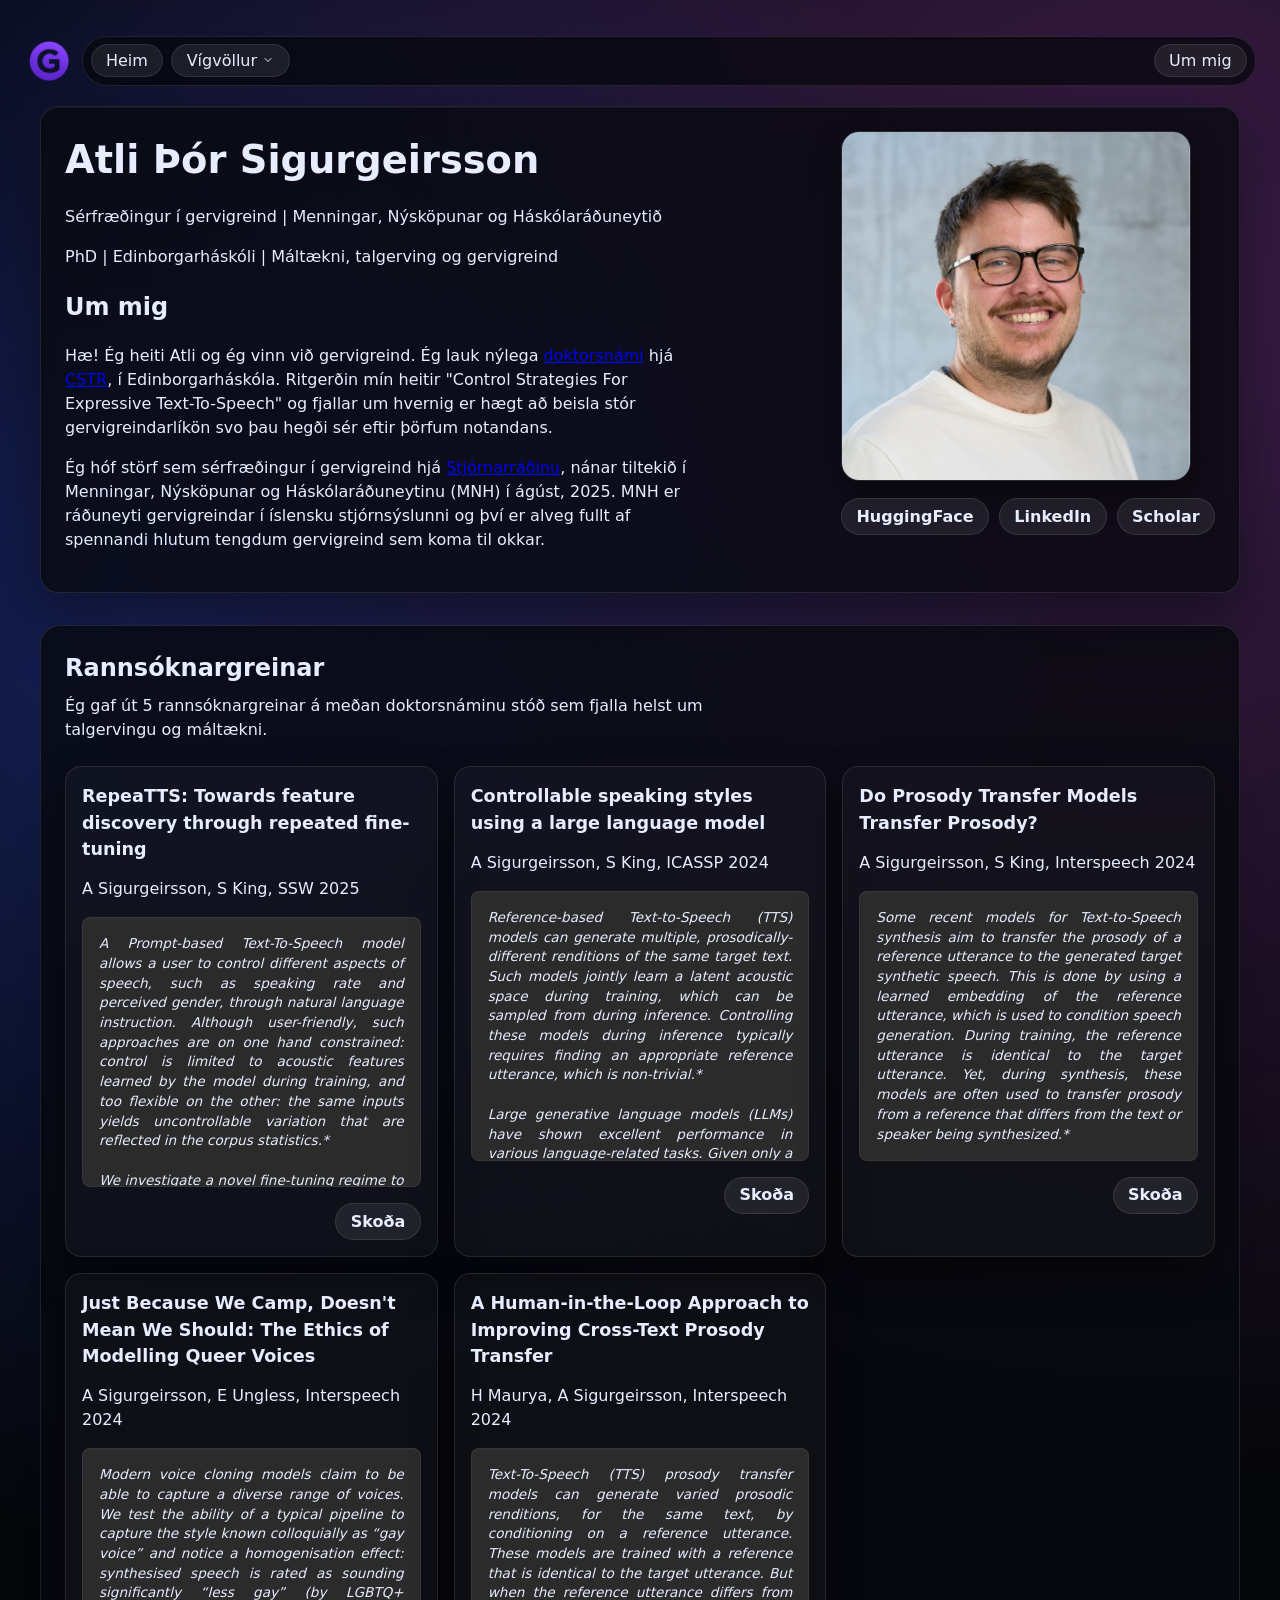
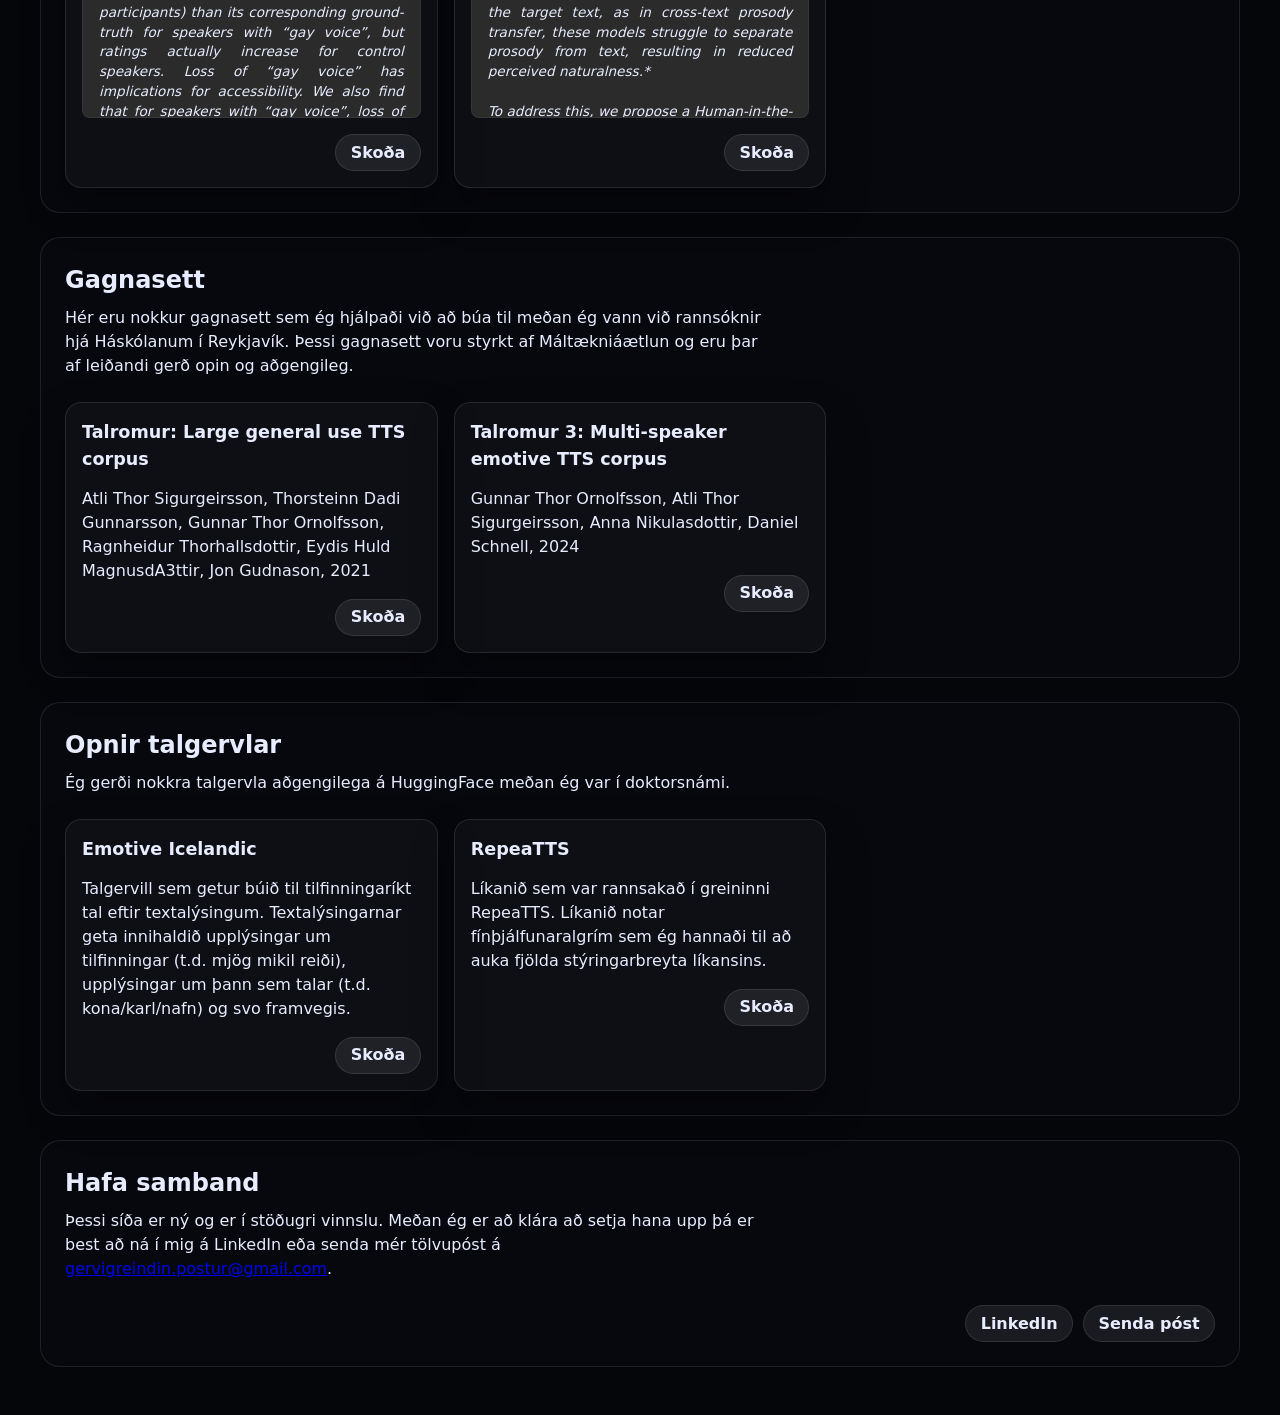
==== commit 1ac02b21: "Finished about page" ====
--- a/about.html
+++ b/about.html
@@ -7,35 +7,63 @@
   <link rel="stylesheet" href="styles.css" />
 </head>
 <body>
-  <nav class="top-nav" aria-label="Site navigation">
-    <a href="index.html">Heim</a>
-    <a href="arena.html">
-      Vígvöllur
-    </a>
-    <a href="about.html">Um mig</a>
-  </nav>
+    <div class="nav-bar-wrap">
+      <img src="assets/images/favicon.png" alt="Gervigreindin merki" class="nav-favicon is-hidden" loading="lazy">
+      <nav class="top-nav is-hidden" aria-label="Site navigation">
+        <div style="display:flex; gap:0.5rem;">
+          <div class="nav-item">
+          <a href="index.html">
+            Heim
+          </a>
+        </div>
+        <div class="nav-item nav-has-dropdown">
+          <a href="arena.html" class="nav-current" aria-haspopup="true" aria-expanded="false">
+            Vígvöllur
+            <svg class="nav-dropdown-icon" width="12" height="12" viewBox="0 0 24 24" fill="none" xmlns="http://www.w3.org/2000/svg" aria-hidden="true" focusable="false">
+              <path d="M6 9l6 6 6-6" stroke="currentColor" stroke-width="2" stroke-linecap="round" stroke-linejoin="round"/>
+            </svg>
+          </a>
+          <div class="nav-dropdown" role="menu">
+                <a href="#site-header" role="menuitem" class="dropdown-link">Um vígvöllinn</a>
+                <a href="#summarySection" role="menuitem" class="dropdown-link">Stigatafla</a>
+            <a href="#filters" role="menuitem" class="dropdown-link">Niðurstöður</a>
+          </div>
+        </div>
+        </div>
+        <div class="nav-item"><a href="about.html">Um mig</a></div>
+      </nav>
+    </div>
   <header class="site-header">
     <div class="header-content">
-      <div>
-        <h1>Atli Þór Sigurgeirsson</h1>
+      <div class="header-left">
+        <h1 class="about-site-title">Atli Þór Sigurgeirsson</h1>
+        <div class="mobile-hero-content">
+          <div class="about-hero-media">
+            <img src="assets/images/profile.jpg" alt="Atli Thor Sigurgeirsson">
+          </div>
+          <div style="margin-top: 10px; display:flex; justify-content: center;">
+            <a class="pill-link" href="https://huggingface.co/atlithor" target="_blank" rel="noopener noreferrer">HuggingFace</a>
+            <a class="pill-link" href="https://www.linkedin.com/in/atlisig" target="_blank" rel="noopener noreferrer">LinkedIn</a>
+            <a class="pill-link" href="https://scholar.google.com/citations?user=sf8DVlIAAAAJ" target="_blank" rel="noopener noreferrer">Scholar</a>
+          </div>
+        </div>
         <p>Sérfræðingur í gervigreind | Menningar, Nýsköpunar og Háskólaráðuneytið</p>
         <p>PhD | Edinborgarháskóli | Máltækni, talgerving og gervigreind</p>
-        
+
         <h2>Um mig</h2>
          <p>
             Hæ! Ég heiti Atli og ég vinn við gervigreind. Ég lauk nýlega <a href="https://informatics.ed.ac.uk/ukri-cdt-in-natural-language-processing/people/students/cohort-2020">doktorsnámi</a> hjá <a href="https://www.cstr.ed.ac.uk/">CSTR</a>, í Edinborgarháskóla.
-            Ritgerðin mín heitir "Control Strategies For Expressive Text-To-Speech" og fjallar um hvernig er hægt að beisla stór gervigreindarlíkön svo þau hegði sér eftir þörfum notandans. Ég gaf út 5 rannsóknargreinar 
-            á meðan doktorsnáminu stóð sem fjalla helst um talgervingu og máltækni.
+            Ritgerðin mín heitir "Control Strategies For Expressive Text-To-Speech" og fjallar um hvernig er hægt að beisla stór gervigreindarlíkön svo þau hegði sér eftir þörfum notandans. 
           <p>  
-            Ég hóf störf sem sérfræðingur í gervigreind hjá Menningar, Nýsköpunar og Háskólaráðuneytinu (MNH) í ágúst, 2025. MNH er ráðuneyti gervigreindar í íslensku stjórnsýslunni og því er 
+            Ég hóf störf sem sérfræðingur í gervigreind hjá <a href="https://www.stjornarradid.is/raduneyti/starfsfolk/?raduneyti=menningar-%2c+n%c3%bdsk%c3%b6punar-+og+h%c3%a1sk%c3%b3lar%c3%a1%c3%b0uneyti%c3%b0&#:~:text=Atli%20%C3%9E%C3%B3r%20Sigurgeirsson">Stjórnarráðinu</a>, nánar tiltekið í Menningar, Nýsköpunar og Háskólaráðuneytinu (MNH) í ágúst, 2025. MNH er ráðuneyti gervigreindar í íslensku stjórnsýslunni og því er 
             alveg fullt af spennandi hlutum tengdum gervigreind sem koma til okkar.
           </p>
       </div>
-      <div>
+      <div class="header-right desktop-hero-content">
         <div class="about-hero-media">
           <img src="assets/images/profile.jpg" alt="Atli Thor Sigurgeirsson">
         </div>
-        <div style="display:flex; justify-content: space-between;">
+        <div style="margin-top: 10px; display:flex; justify-content: flex-end;">
           <a class="pill-link" href="https://huggingface.co/atlithor" target="_blank" rel="noopener noreferrer">HuggingFace</a>
           <a class="pill-link" href="https://www.linkedin.com/in/atlisig" target="_blank" rel="noopener noreferrer">LinkedIn</a>
           <a class="pill-link" href="https://scholar.google.com/citations?user=sf8DVlIAAAAJ" target="_blank" rel="noopener noreferrer">Scholar</a>
@@ -45,79 +73,133 @@
   <main>
 
     <section class="summary-section">
-      <div class="summary-header">
-        <h2>Research</h2>
+      <div class="about-section-header">
+        <h2>Rannsóknargreinar</h2>
+        <p>Ég gaf út 5 rannsóknargreinar 
+            á meðan doktorsnáminu stóð sem fjalla helst um talgervingu og máltækni.</p>
       </div>
       <div class="about-card-grid">
         <article class="about-card">
-          <a class="pill-link" href="https://atlisig.github.io/SSW_supp_material/index.html">RepeaTTS: Towards feature discovery through repeated fine-tuning</a>
+          <h2>RepeaTTS: Towards feature discovery through repeated fine-tuning</h2>
           <p style="margin-top:5px;">A Sigurgeirsson, S King, SSW 2025</p>
-        </article>
-        <article class="about-card">
-          <a class="pill-link" href="https://scholar.google.com/citations?view_op=view_citation&hl=en&user=sf8DVlIAAAAJ&citation_for_view=sf8DVlIAAAAJ:0EnyYjriUFMC">Controllable speaking styles using a large language model</a>
+          <p class='paper-abstract'>
+            A Prompt-based Text-To-Speech model allows a user to control different aspects of speech, such as speaking rate and perceived gender, through natural language instruction. Although user-friendly, such approaches are on one hand constrained: control is limited to acoustic features learned by the model during training, and too flexible on the other: the same inputs yields uncontrollable variation that are reflected in the corpus statistics.*
+            <br><br>
+            We investigate a novel fine-tuning regime to address both of these issues at the same time by exploiting the uncontrollable variance of the model. Through principal component analysis of thousands of synthesised samples, we determine latent features that account for the highest proportion of the output variance and incorporate them as new labels for secondary fine-tuning. We evaluate the proposed methods on two models trained on an expressive Icelandic speech corpus, one with emotional disclosure and one without. In the case of the model without emotional disclosure, the method yields both continuous and discrete features that improve overall controllability of the model.*
+          </p>
+          <a class="pill-link" href="https://atlisig.github.io/SSW_supp_material/index.html">Skoða</a>
+        </article>
+
+        <article class="about-card">
+          <h2>Controllable speaking styles using a large language model</h2>
           <p style="margin-top:5px;">A Sigurgeirsson, S King, ICASSP 2024</p>
-        </article>
-        <article class="about-card">
-          <a class="pill-link" href="https://scholar.google.com/citations?view_op=view_citation&hl=en&user=sf8DVlIAAAAJ&citation_for_view=sf8DVlIAAAAJ:UebtZRa9Y70C">Do Prosody Transfer Models Transfer Prosody?</a>
+          <p class="paper-abstract">
+            Reference-based Text-to-Speech (TTS) models can generate multiple, prosodically-different renditions of the same target text. Such models jointly learn a latent acoustic space during training, which can be sampled from during inference. Controlling these models during inference typically requires finding an appropriate reference utterance, which is non-trivial.*
+            <br><br>
+            Large generative language models (LLMs) have shown excellent performance in various language-related tasks. Given only a natural language query text (the `prompt'), such models can be used to solve specific, context-dependent tasks. Recent work in TTS has attempted similar prompt-based control of novel speaking style generation. Those methods do not require a reference utterance and can, under ideal conditions, be controlled with only a prompt. But existing methods typically require a prompt-labelled speech corpus for jointly training a prompt-conditioned encoder.*
+            <br><br>
+            In contrast, we instead employ an LLM to directly suggest prosodic modifications for a controllable TTS model, using contextual information provided in the prompt. The prompt can be designed for a multitude of tasks. Here, we give two demonstrations: control of speaking style; prosody appropriate for a given dialogue context. The proposed method is rated most appropriate in 50% of cases vs. 31% for a baseline model.*
+          </p>
+          <a class="pill-link" href="https://scholar.google.com/citations?view_op=view_citation&hl=en&user=sf8DVlIAAAAJ&citation_for_view=sf8DVlIAAAAJ:0EnyYjriUFMC">Skoða</a>
+       
+        </article>
+
+        <article class="about-card">
+          <h2>Do Prosody Transfer Models Transfer Prosody?</h2>
+          <p style="margin-top:5px;">A Sigurgeirsson, S King, Interspeech 2024</p>
+
+          <p class="paper-abstract">
+            Some recent models for Text-to-Speech synthesis aim to transfer the prosody of a reference utterance to the generated target synthetic speech. This is done by using a learned embedding of the reference utterance, which is used to condition speech generation. During training, the reference utterance is identical to the target utterance. Yet, during synthesis, these models are often used to transfer prosody from a reference that differs from the text or speaker being synthesized.*
+            <br><br>
+            To address this inconsistency, we propose to use a different, but prosodically-related, utterance during training too. We believe this should encourage the model to learn to transfer only those characteristics that the reference and target have in common. If prosody transfer methods do indeed transfer prosody they should be able to be trained in the way we propose. However, results show that a model trained under these conditions performs significantly worse than one trained using the target utterance as a reference. To explain this, we hypothesise that prosody transfer models do not learn a transferable representation of prosody, but rather a utterance-level representation which is highly dependent on both the reference speaker and reference text.*
+          </p>
+          <a class="pill-link" href="https://scholar.google.com/citations?view_op=view_citation&hl=en&user=sf8DVlIAAAAJ&citation_for_view=sf8DVlIAAAAJ:UebtZRa9Y70C">Skoða</a>
+
+        </article>
+
+        <article class="about-card">
+          <h2>Just Because We Camp, Doesn't Mean We Should: The Ethics of Modelling Queer Voices</h2>
           <p style="margin-top:5px;">A Sigurgeirsson, E Ungless, Interspeech 2024</p>
-        </article>
-        <article class="about-card">
-          <a class="pill-link" href="https://scholar.google.com/citations?view_op=view_citation&hl=en&user=sf8DVlIAAAAJ&citation_for_view=sf8DVlIAAAAJ:8k81kl-MbHgC">Just Because We Camp, Doesn't Mean We Should: The Ethics of Modelling Queer Voices</a>
-          <p style="margin-top:5px;">A Sigurgeirsson, E Ungless, Interspeech 2024</p>
-        </article>
-        <article class="about-card">
-          <a class="pill-link" href="https://scholar.google.com/citations?view_op=view_citation&hl=en&user=sf8DVlIAAAAJ&citation_for_view=sf8DVlIAAAAJ:5nxA0vEk-isC">A Human-in-the-Loop Approach to Improving Cross-Text Prosody Transfer</a>
+          <p class="paper-abstract">
+            Modern voice cloning models claim to be able to capture a diverse range of voices. We test the ability of a typical pipeline to capture the style known colloquially as “gay voice” and notice a homogenisation effect: synthesised speech is rated as sounding significantly “less gay” (by LGBTQ+ participants) than its corresponding ground-truth for speakers with “gay voice”, but ratings actually increase for control speakers. Loss of “gay voice” has implications for accessibility. We also find that for speakers with “gay voice”, loss of “gay voice” corresponds to lower similarity ratings.*
+            <br><br>
+            However, we caution that improving the ability of such models to synthesise “gay voice comes with a great number of risks. We use this pipeline as a starting point for a discussion on the ethics of modelling queer voices more broadly. Collecting “clean” queer data has safety and fairness ramifications, and the resulting technology may cause harms from mockery to death.*
+          </p>
+          <a class="pill-link" href="https://scholar.google.com/citations?view_op=view_citation&hl=en&user=sf8DVlIAAAAJ&citation_for_view=sf8DVlIAAAAJ:8k81kl-MbHgC">Skoða</a>
+
+        </article>
+
+        <article class="about-card">
+          <h2>A Human-in-the-Loop Approach to Improving Cross-Text Prosody Transfer</h2>
           <p style="margin-top:5px;">H Maurya, A Sigurgeirsson, Interspeech 2024</p>
-        </article>
-      </div>
-    </section>
-
-    <section class="summary-section">
-      <div class="summary-header">
-        <h2>Corpora</h2>
+          
+          <p class="paper-abstract">
+            Text-To-Speech (TTS) prosody transfer models can generate varied prosodic renditions, for the same text, by conditioning on a reference utterance. These models are trained with a reference that is identical to the target utterance. But when the reference utterance differs from the target text, as in cross-text prosody transfer, these models struggle to separate prosody from text, resulting in reduced perceived naturalness.*
+            <br><br>
+            To address this, we propose a Human-in-the-Loop (HitL) approach. HitL users adjust salient correlates of prosody to make the prosody more appropriate for the target text, while maintaining the overall reference prosodic effect. Human adjusted renditions maintain the reference prosody while being rated as more appropriate for the target text $57.8\\%$ of the time. Our analysis suggests that limited user effort suffices for these improvements, and that closeness in the latent reference space is not a reliable prosodic similarity metric for the cross-text condition.*
+          </p>
+          <a class="pill-link" href="https://scholar.google.com/citations?view_op=view_citation&hl=en&user=sf8DVlIAAAAJ&citation_for_view=sf8DVlIAAAAJ:5nxA0vEk-isC">Skoða</a>
+
+        </article>
+      </div>
+    </section>
+
+    <section class="summary-section">
+      <div class="about-section-header">
+        <h2>Gagnasett</h2>
+        <p>Hér eru nokkur gagnasett sem ég hjálpaði við að búa til meðan ég vann við rannsóknir hjá Háskólanum í Reykjavík.
+          Þessi gagnasett voru styrkt af Máltækniáætlun og eru þar af leiðandi gerð opin og aðgengileg.
+        </p>
       </div>
       <div class="about-card-grid">
         <article class="about-card">
-          <a class="pill-link" href="https://scholar.google.com/citations?view_op=view_citation&hl=en&user=sf8DVlIAAAAJ&citation_for_view=sf8DVlIAAAAJ:W7OEmFMy1HYC">TalrA3mur: Large general use TTS corpus</a>
-          <p style="margin-top:5px;">Atli AzA3r Sigurgeirsson, Azorsteinn DaA?i Gunnarsson, Gunnar Thor A-rnA3lfsson, RagnheiA?ur AzA3rhallsdA3ttir, EydA-s Huld MagnA?sdA3ttir, JA3n GuA?nason, 2021</p>
-        </article>
-        <article class="about-card">
-          <a class="pill-link" href="https://scholar.google.com/citations?view_op=view_citation&hl=en&user=sf8DVlIAAAAJ&citation_for_view=sf8DVlIAAAAJ:MXK_kJrjxJIC">TalrA3mur 3: Multi-speaker emotive TTS corpus</a>
-          <p style="margin-top:5px;">GT A-rnA3lfsson, AAz Sigurgeirsson, AB NikulA?sdA3ttir, D Schnell, 2024</p>
-        </article>
-      </div>
-    </section>
-
-    <section class="summary-section">
-      <div class="summary-header">
-        <h2>Available TTS models</h2>
+          <h2>Talromur: Large general use TTS corpus</h2>
+          <p style="margin-top:5px;">Atli Thor Sigurgeirsson, Thorsteinn Dadi Gunnarsson, Gunnar Thor Ornolfsson, Ragnheidur Thorhallsdottir, Eydis Huld MagnusdA3ttir, Jon Gudnason, 2021</p>
+          <a class="pill-link" href="https://scholar.google.com/citations?view_op=view_citation&hl=en&user=sf8DVlIAAAAJ&citation_for_view=sf8DVlIAAAAJ:W7OEmFMy1HYC">Skoða</a>
+        </article>
+        <article class="about-card">
+          <h2>Talromur 3: Multi-speaker emotive TTS corpus</h2>
+          <p style="margin-top:5px;">Gunnar Thor Ornolfsson, Atli Thor Sigurgeirsson, Anna Nikulasdottir, Daniel Schnell, 2024</p>
+          <a class="pill-link" href="https://scholar.google.com/citations?view_op=view_citation&hl=en&user=sf8DVlIAAAAJ&citation_for_view=sf8DVlIAAAAJ:MXK_kJrjxJIC">Skoða</a>
+
+        </article>
+      </div>
+    </section>
+
+    <section class="summary-section">
+      <div class="about-section-header">
+        <h2>Opnir talgervlar</h2>
+        <p>Ég gerði nokkra talgervla aðgengilega á HuggingFace meðan ég var í doktorsnámi.</p>
       </div>
       <div class="about-card-grid">
         <article class="about-card">
-          <a class="pill-link" href="https://huggingface.co/atlithor/EmotiveIcelandic">Emotive Icelandic</a>
-          <p style="margin-top:5px;">An Icelandic TTS model that can synthesise speech according to natural language descriptions of the output.</p>
-        </article>
-        <article class="about-card">
-          <a class="pill-link" href="https://huggingface.co/atlithor/RepeaTTS-level-3">RepeaTTS</a>
-          <p style="margin-top:5px;">The model proposed in my paper: RepeaTTS.</p>
-        </article>
-      </div>
-    </section>
-
-    <section class="summary-section">
-      <div class="summary-header">
-        <h2>Contact</h2>
-      </div>
-      <div class="about-card-grid">
-        <article class="about-card">
-          <p>Email: <a class="pill-link" href="mailto:atlisigurgeirsson@gmail.com">atlisigurgeirsson@gmail.com</a></p>
-        </article>
-      </div>
+          <h2>Emotive Icelandic</h2>
+          <p style="margin-top:5px;">Talgervill sem getur búið til tilfinningaríkt tal eftir textalýsingum. Textalýsingarnar geta innihaldið upplýsingar um tilfinningar (t.d. mjög mikil reiði), upplýsingar um þann sem talar (t.d. kona/karl/nafn) og svo framvegis.</p>
+          <a class="pill-link" href="https://huggingface.co/atlithor/EmotiveIcelandic">Skoða</a>
+        </article>
+        <article class="about-card">
+          <h2>RepeaTTS</h2>
+          <p style="margin-top:5px;">Líkanið sem var rannsakað í greininni RepeaTTS. Líkanið notar fínþjálfunaralgrím sem ég hannaði til að auka fjölda stýringarbreyta líkansins.</p>
+          <a class="pill-link" href="https://huggingface.co/atlithor/RepeaTTS-level-3">Skoða</a>
+        </article>
+      </div>
+    </section>
+
+    <section class="summary-section">
+      <div class="about-section-header">
+        <h2>Hafa samband</h2>
+        <p>
+          Þessi síða er ný og er í stöðugri vinnslu. Meðan ég er að klára að setja hana upp þá er best að ná í mig á LinkedIn eða senda mér tölvupóst á <a href="mailto:gervigreindin.postur@gmail.com">gervigreindin.postur@gmail.com</a>.
+        </p>
+      </div>
+      <div style="display: flex; width: 100%; justify-content: flex-end;">
+        <a class="pill-link" href="https://www.linkedin.com/in/atlisig" target="_blank" rel="noopener noreferrer">LinkedIn</a>
+        <a class="pill-link" href="mailto:gervigreindin.postur@gmail.com" >Senda póst</a>    
+      </div>
+
     </section>
   </main>
-  <footer class="summary-section">
-    <p>Ac 2025 Atli Sigurgeirsson</p>
-  </footer>
+<script src="app.js" type="module"></script>
 </body>
 </html>
 
--- a/styles.css
+++ b/styles.css
@@ -29,6 +29,39 @@
   padding: 1.5rem;
 }
 
+.paper-abstract {
+  font-style: italic;
+  font-size: 0.85rem;
+  text-align: justify;
+  margin-top: 0;
+  margin-bottom: 1rem;
+  max-height: 270px;
+  overflow-y: auto;
+  padding: 1rem;
+  background: #2b2b2b; /* gray code-like background */
+  color: #e7ecff;
+  border: 1px solid rgba(255, 255, 255, 0.06);
+  border-radius: 8px;
+  line-height: 1.45;
+  box-shadow: inset 0 1px 0 rgba(255,255,255,0.02);
+  scrollbar-width: thin;
+  scrollbar-color: rgba(255,255,255,0.08) transparent;
+}
+
+.paper-abstract::-webkit-scrollbar {
+  width: 8px;
+  height: 8px;
+}
+.paper-abstract::-webkit-scrollbar-track {
+  background: transparent;
+}
+.paper-abstract::-webkit-scrollbar-thumb {
+  background: rgba(255,255,255,0.08);
+  border-radius: 999px;
+  border: 2px solid transparent;
+  background-clip: padding-box;
+}
+
 .long-text{
   text-align: justify;
 }
@@ -263,10 +296,63 @@
   margin: 0 auto;
 }
 
-.about-grid {
+.about-card > h2{
+  margin-top: 0;
+  font-size: 1.1rem;
+}
+ 
+.about-card > .pill-link {
+  float: right;
+}
+
+
+/* Ensure the grid actually uses 3 columns (also cover .about-card-grid if that's the class used in HTML) */
+.about-grid,
+.about-card-grid {
   display: grid;
-  grid-template-columns: repeat(auto-fit, minmax(260px, 1fr));
+  grid-template-columns: repeat(3, minmax(0, 1fr));
   gap: 1rem;
+}
+
+/* If some other rule is overriding on large screens, force it */
+@media (min-width: 900px) {
+  .about-grid,
+  .about-card-grid {
+    grid-template-columns: repeat(3, minmax(0, 1fr)) !important;
+  }
+}
+
+.about-section-header > h2 {
+  margin-top: 0;
+  margin-bottom: 0.5rem;
+}
+
+.about-section-header > p {
+  margin-top: 0;
+  margin-bottom: 1.5rem;
+  max-width: 700px;
+}
+
+.mobile-hero-content{
+  display: none;
+}
+
+.mobile-hero-content > .about-hero-media{
+  display: flex;
+  justify-content: center;
+}
+
+.mobile-hero-content > .about-hero-media > img{
+  max-width: 100%;
+  height: auto;
+}
+
+
+/* fallback for smaller screens */
+@media (max-width: 900px) {
+  .about-grid {
+    grid-template-columns: repeat(auto-fit, minmax(240px, 1fr));
+  }
 }
 
 .about-card {
@@ -935,15 +1021,34 @@
 }
 
 
-.top-nav {
+.nav-bar-wrap {
   position: sticky;
   top: 1rem; /* keep space from viewport edge */
   z-index: 200;
   display: flex;
+  align-items: center;
+  gap: 0.5rem;
+  margin: 0.75rem 0 1.25rem;
+}
+
+.nav-favicon {
+  height: 3.1rem;
+  width: 3.1rem;
+  border-radius: 12px;
+  padding: 0.3rem;
+  transition: opacity 200ms ease, transform 200ms ease;
+}
+
+.nav-favicon.is-hidden {
+  opacity: 0;
+  transform: translateY(-120%);
+}
+
+.top-nav {
+  display: flex;
   justify-content: space-between;
   width: 100%;
   padding: 0.75rem 0.5rem;
-  margin: 0.75rem 0 1.25rem;
   background: rgba(5, 6, 10, 0.7);
   border: 1px solid var(--border);
   border-radius: 999px;
@@ -1025,8 +1130,21 @@
   justify-content: space-between;
 }
 
+@media (max-width: 750px) {
+  .mobile-hero-content{
+    display: block;
+  }
+  .desktop-hero-content{
+    display: none;
+  }
+  .about-site-title{
+    text-align: center;
+  }
+}
+
 
 @media (max-width: 900px) {
+
   .long-header-text{
     width: 100%;
   }
@@ -1092,5 +1210,4 @@
 .trial-id {
   color: var(--accent);
   border-color: var(--accent);
-}
-
+}
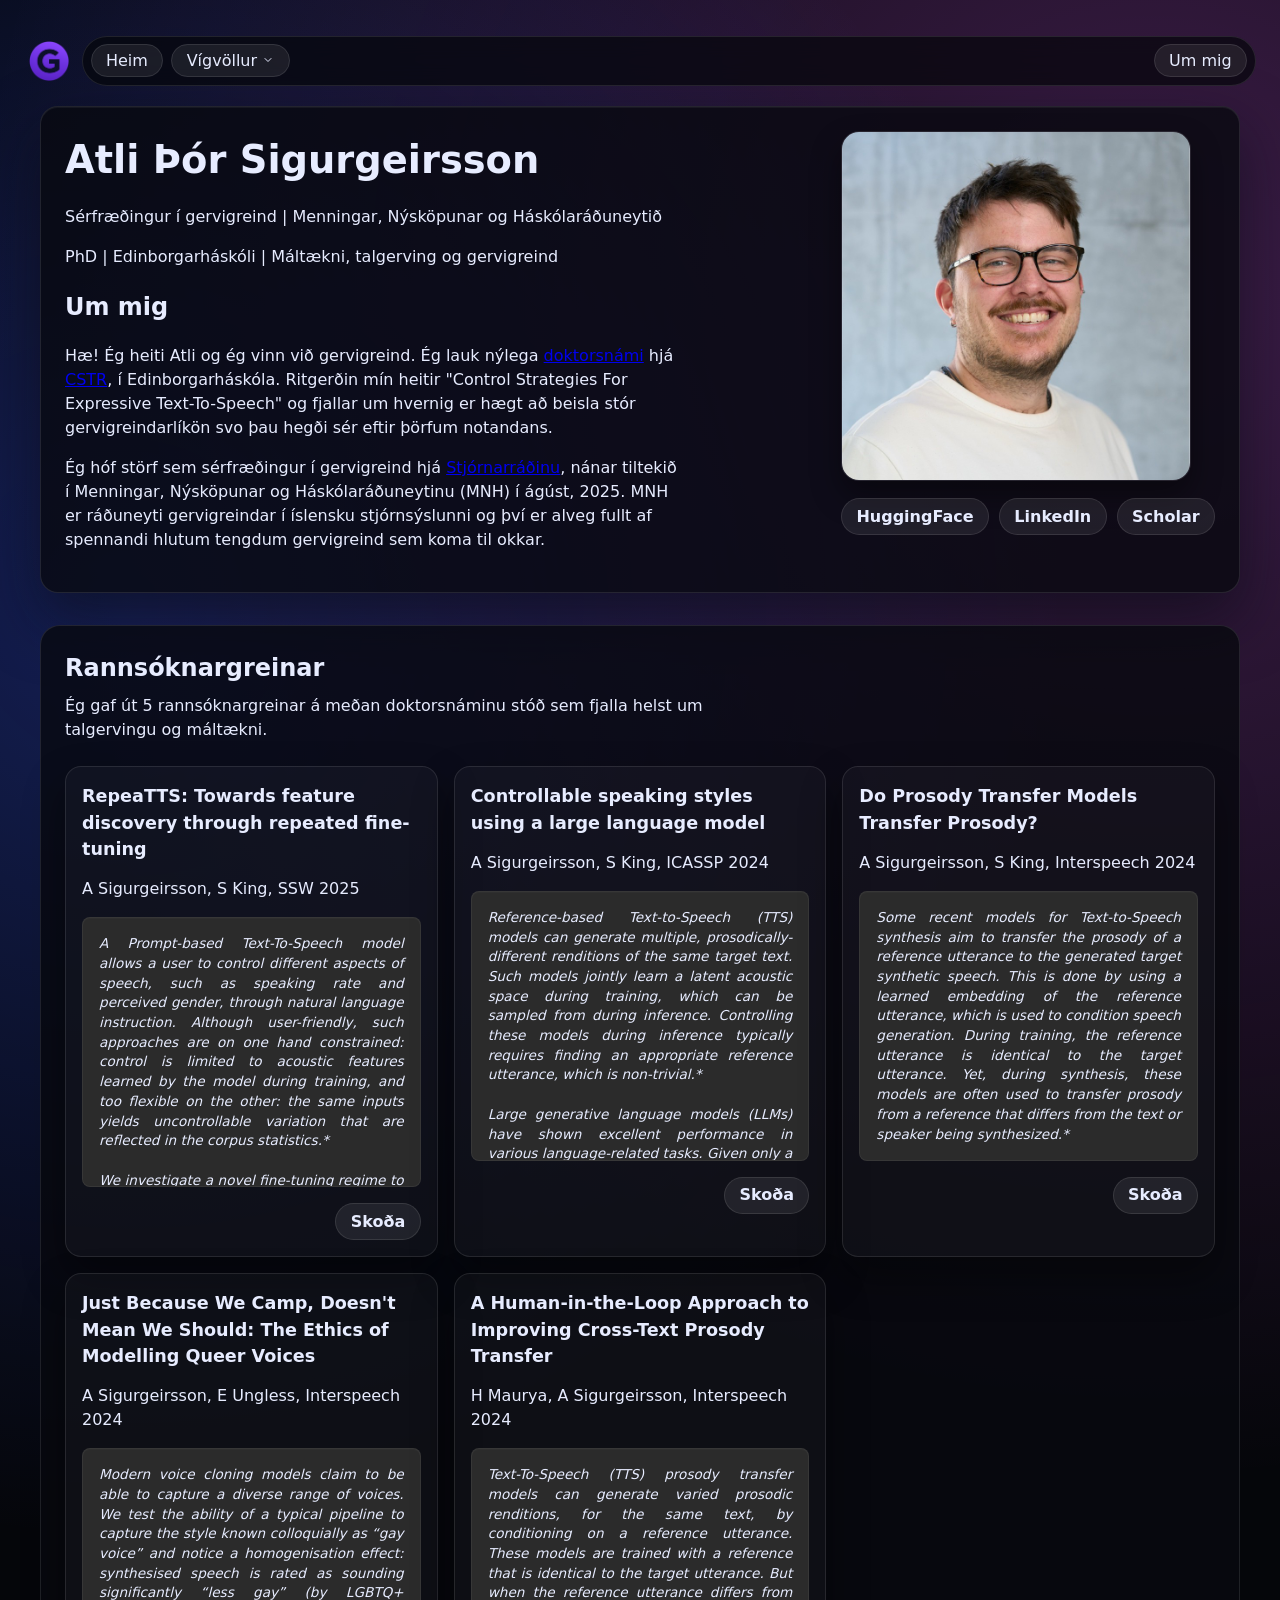
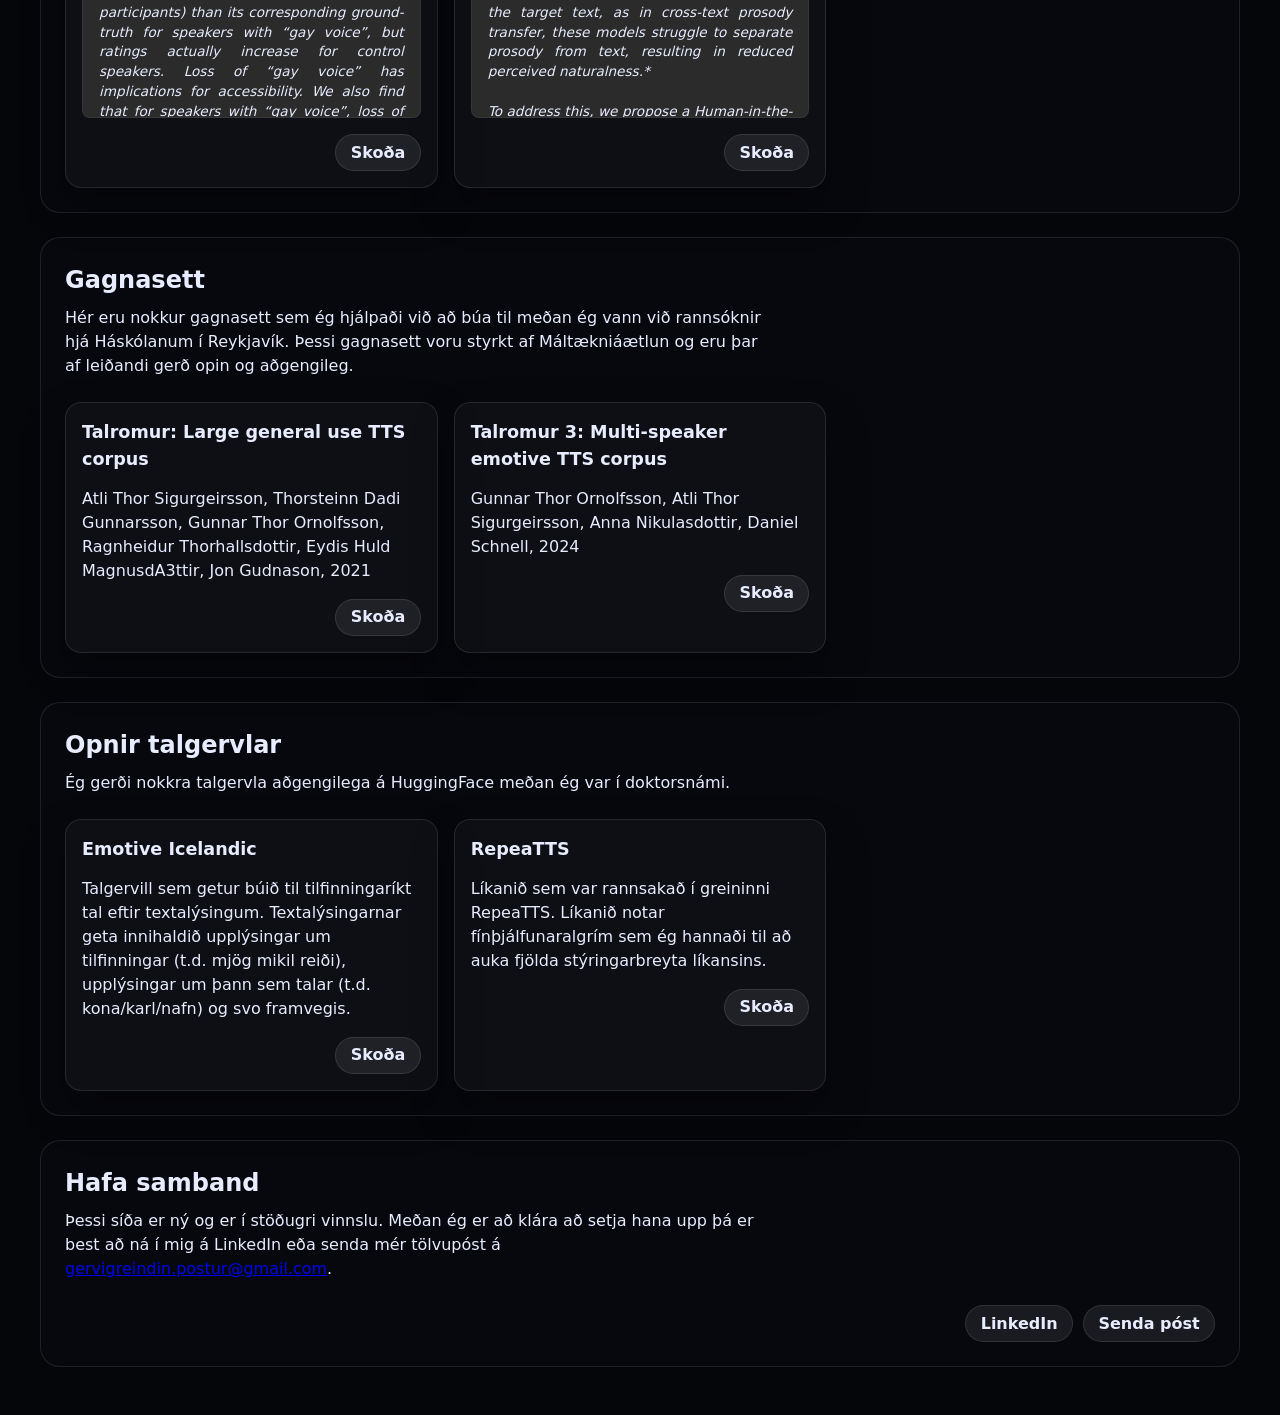
==== commit 6f5d49de: "small adjustments" ====
--- a/about.html
+++ b/about.html
@@ -1,10 +1,23 @@
 <!DOCTYPE html>
 <html lang="en">
 <head>
-  <meta charset="UTF-8" />
-  <meta name="viewport" content="width=device-width, initial-scale=1" />
-  <title>Atli Þór Sigurgeirsson</title>
-  <link rel="stylesheet" href="styles.css" />
+    <meta charset="UTF-8">
+    <meta name="viewport" content="width=device-width, initial-scale=1.0">
+    <title>gervigreindin</title>
+    <link rel="icon" href="assets/images/favicon.png">
+    <link rel="stylesheet" href="styles.css">
+    <meta name="mobile-web-app-capable" content="yes">
+    <!-- ANDROID -->
+    <meta name="theme-color" content="transparent">
+    <meta name="theme-color" media="(prefers-color-scheme: light)" content="rgba(255,255,255,0.5)">
+    <meta name="theme-color" media="(prefers-color-scheme: dark)" content="rgba(0,0,0,0.5)">
+    <meta name="theme-color" content="#000000"> <!-- fallback -->
+
+    <!-- IOS PWA -->
+    <meta name="apple-mobile-web-app-capable" content="yes">
+    <meta name="apple-mobile-web-app-status-bar-style" content="black-translucent">
+    
+    <meta name="apple-mobile-web-app-title" content="Gervigreindin">
 </head>
 <body>
     <div class="nav-bar-wrap">
@@ -43,7 +56,7 @@
           </div>
           <div style="margin-top: 10px; display:flex; justify-content: center;">
             <a class="pill-link" href="https://huggingface.co/atlithor" target="_blank" rel="noopener noreferrer">HuggingFace</a>
-            <a class="pill-link" href="https://www.linkedin.com/in/atlisig" target="_blank" rel="noopener noreferrer">LinkedIn</a>
+            <a class="pill-link" href="https://www.linkedin.com/in/atli-sig" target="_blank" rel="noopener noreferrer">LinkedIn</a>
             <a class="pill-link" href="https://scholar.google.com/citations?user=sf8DVlIAAAAJ" target="_blank" rel="noopener noreferrer">Scholar</a>
           </div>
         </div>
@@ -51,10 +64,10 @@
         <p>PhD | Edinborgarháskóli | Máltækni, talgerving og gervigreind</p>
 
         <h2>Um mig</h2>
-         <p>
+         <p style="padding-right: 20px;">
             Hæ! Ég heiti Atli og ég vinn við gervigreind. Ég lauk nýlega <a href="https://informatics.ed.ac.uk/ukri-cdt-in-natural-language-processing/people/students/cohort-2020">doktorsnámi</a> hjá <a href="https://www.cstr.ed.ac.uk/">CSTR</a>, í Edinborgarháskóla.
             Ritgerðin mín heitir "Control Strategies For Expressive Text-To-Speech" og fjallar um hvernig er hægt að beisla stór gervigreindarlíkön svo þau hegði sér eftir þörfum notandans. 
-          <p>  
+          <p style="padding-right: 20px;">  
             Ég hóf störf sem sérfræðingur í gervigreind hjá <a href="https://www.stjornarradid.is/raduneyti/starfsfolk/?raduneyti=menningar-%2c+n%c3%bdsk%c3%b6punar-+og+h%c3%a1sk%c3%b3lar%c3%a1%c3%b0uneyti%c3%b0&#:~:text=Atli%20%C3%9E%C3%B3r%20Sigurgeirsson">Stjórnarráðinu</a>, nánar tiltekið í Menningar, Nýsköpunar og Háskólaráðuneytinu (MNH) í ágúst, 2025. MNH er ráðuneyti gervigreindar í íslensku stjórnsýslunni og því er 
             alveg fullt af spennandi hlutum tengdum gervigreind sem koma til okkar.
           </p>
@@ -65,7 +78,7 @@
         </div>
         <div style="margin-top: 10px; display:flex; justify-content: flex-end;">
           <a class="pill-link" href="https://huggingface.co/atlithor" target="_blank" rel="noopener noreferrer">HuggingFace</a>
-          <a class="pill-link" href="https://www.linkedin.com/in/atlisig" target="_blank" rel="noopener noreferrer">LinkedIn</a>
+          <a class="pill-link" href="https://www.linkedin.com/in/atli-sig" target="_blank" rel="noopener noreferrer">LinkedIn</a>
           <a class="pill-link" href="https://scholar.google.com/citations?user=sf8DVlIAAAAJ" target="_blank" rel="noopener noreferrer">Scholar</a>
         </div>
     </div>
@@ -193,7 +206,7 @@
         </p>
       </div>
       <div style="display: flex; width: 100%; justify-content: flex-end;">
-        <a class="pill-link" href="https://www.linkedin.com/in/atlisig" target="_blank" rel="noopener noreferrer">LinkedIn</a>
+        <a class="pill-link" href="https://www.linkedin.com/in/atli-sig" target="_blank" rel="noopener noreferrer">LinkedIn</a>
         <a class="pill-link" href="mailto:gervigreindin.postur@gmail.com" >Senda póst</a>    
       </div>
 
--- a/styles.css
+++ b/styles.css
@@ -833,7 +833,7 @@
     flex-direction: column;
     align-items: flex-start;
     gap: 0.4rem;
-  }
+    }
 }
 
 
@@ -1140,6 +1140,13 @@
   .about-site-title{
     text-align: center;
   }
+
+  .summary-header-left{
+    max-width: 100%;
+  }
+  .summary-header-right{
+    display: none !important;
+  }
 }
 
 
